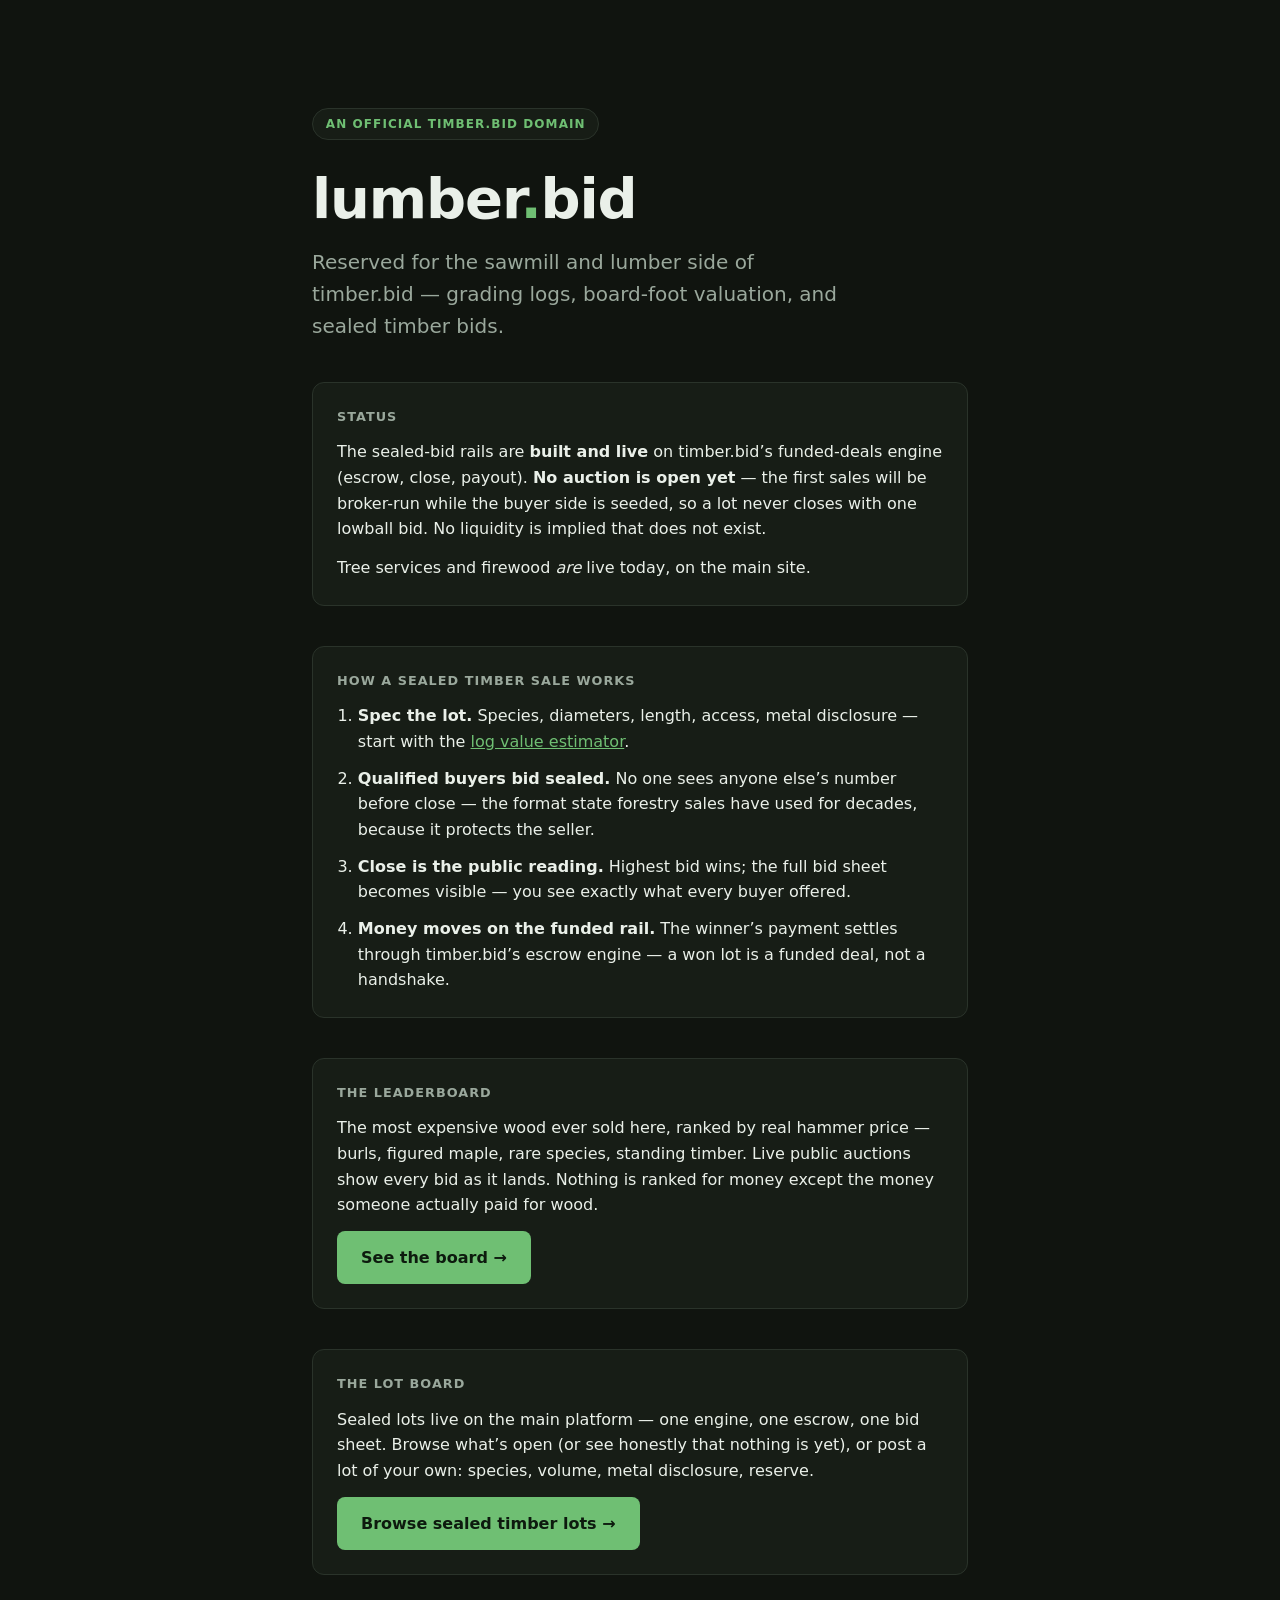
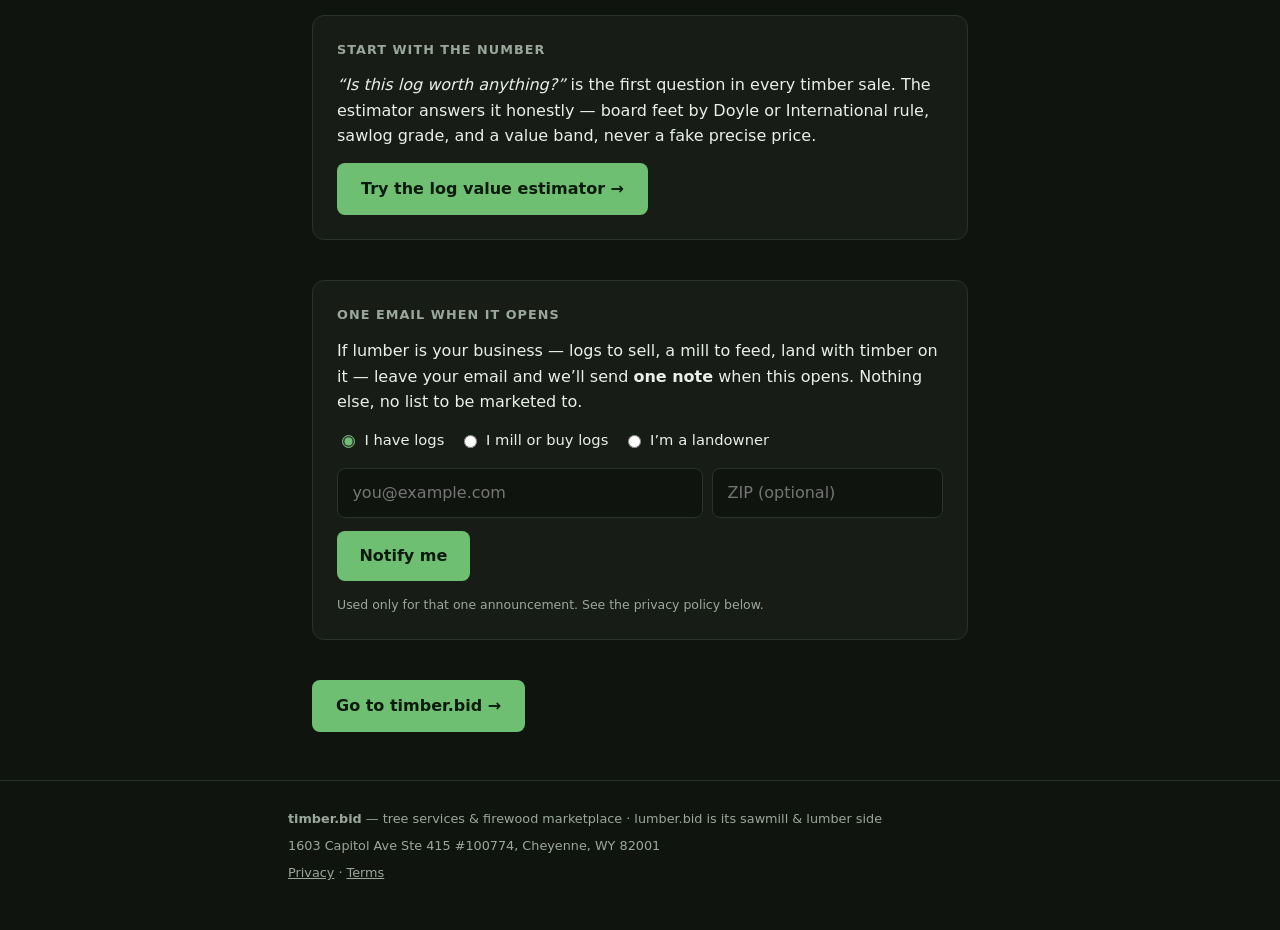
==== site/index.html @ ce5458c9 "The site learns to count: first-party analytics, and the leaderboard meta stops lying Two weeks live" ====
<!doctype html>
<html lang="en">
<head>
<meta charset="utf-8">
<meta name="viewport" content="width=device-width, initial-scale=1">
<title>lumber.bid — a timber.bid domain</title>

<!-- Indexable since 2026-08-21: the page carries real content now (the sealed
     process, the estimator, the waitlist) — no longer a thin holding page. -->

<!-- Says what this domain IS. A domain that sends mail needs a page that
     identifies it as legitimately ours; a parked page reads as a throwaway. -->
<meta name="description" content="lumber.bid is an official domain of timber.bid, reserved for the sawmill and lumber vertical. Tree services and firewood are live at timber.bid.">
<link rel="canonical" href="https://lumber.bid/">

<meta property="og:type" content="website">
<meta property="og:title" content="lumber.bid — a timber.bid domain">
<meta property="og:description" content="Reserved for the sawmill and lumber vertical of timber.bid. Not open yet.">
<meta property="og:url" content="https://lumber.bid/">
<!-- Same live record card as /leaderboard - a share of the front door shows
     the most expensive wood sold here, or that the record is unclaimed. -->
<meta property="og:image" content="https://uuzqezohkqgsbbxyzvvv.supabase.co/functions/v1/og-image?type=lumber_leaderboard">
<meta property="og:image:width" content="1200">
<meta property="og:image:height" content="630">
<meta name="twitter:card" content="summary_large_image">
<meta name="twitter:image" content="https://uuzqezohkqgsbbxyzvvv.supabase.co/functions/v1/og-image?type=lumber_leaderboard">

<!-- Inline SVG favicon: no external request, so the strict CSP holds. -->
<link rel="icon" href="data:image/svg+xml,%3Csvg xmlns='http://www.w3.org/2000/svg' viewBox='0 0 32 32'%3E%3Crect width='32' height='32' rx='7' fill='%232E7D32'/%3E%3Cpath d='M16 6l7 12H9z' fill='%23fff'/%3E%3Crect x='14.5' y='17' width='3' height='9' fill='%23fff'/%3E%3C/svg%3E">

<style>
  /* timber.bid green. Amber is reserved for firewood/money surfaces, so it is
     deliberately absent here; red is errors only. */
  /* lumber.bid's own look: forest green, fixed for EVERY visitor (founder
     decision 2026-08-21 — no light/dark switching on the front door). The
     estimator page follows timber.bid's light format via brand.css. */
  :root {
    --brand: #6FBF73;
    --bg: #10140f;
    --surface: #171d16;
    --border: #2a332a;
    --text: #eaf0e9;
    --muted: #9aa89c;
  }

  * { box-sizing: border-box; }
  html, body { margin: 0; padding: 0; }

  body {
    background: var(--bg);
    color: var(--text);
    font: 16px/1.6 ui-sans-serif, system-ui, -apple-system, "Segoe UI", Roboto,
          "Helvetica Neue", Arial, sans-serif;
    -webkit-font-smoothing: antialiased;
    display: flex;
    flex-direction: column;
    min-height: 100vh;
  }

  main {
    flex: 1;
    width: 100%;
    max-width: 44rem;
    margin: 0 auto;
    padding: clamp(3rem, 12vh, 8rem) 1.5rem 3rem;
  }

  .eyebrow {
    display: inline-block;
    font-size: .75rem;
    font-weight: 600;
    letter-spacing: .09em;
    text-transform: uppercase;
    color: var(--brand);
    border: 1px solid var(--border);
    background: var(--surface);
    border-radius: 999px;
    padding: .35rem .8rem;
    margin-bottom: 1.75rem;
  }

  h1 {
    font-size: clamp(2.25rem, 7vw, 3.5rem);
    line-height: 1.1;
    letter-spacing: -.02em;
    margin: 0 0 1rem;
  }
  h1 .dot { color: var(--brand); }

  .lede {
    font-size: clamp(1.05rem, 2.4vw, 1.25rem);
    color: var(--muted);
    margin: 0 0 2.5rem;
    max-width: 34rem;
  }

  .card {
    background: var(--surface);
    border: 1px solid var(--border);
    border-radius: 12px;
    padding: 1.5rem;
    margin-bottom: 2.5rem;
  }
  .card h2 {
    font-size: .8rem;
    font-weight: 600;
    letter-spacing: .08em;
    text-transform: uppercase;
    color: var(--muted);
    margin: 0 0 .75rem;
  }
  .card p { margin: 0 0 .85rem; }
  .card p:last-child { margin-bottom: 0; }

  a.cta {
    display: inline-flex;
    align-items: center;
    gap: .5rem;
    background: var(--brand);
    color: #fff;
    text-decoration: none;
    font-weight: 600;
    padding: .85rem 1.5rem;
    border-radius: 8px;
  }
  a.cta:hover { filter: brightness(1.08); }
  a.cta:focus-visible { outline: 3px solid var(--brand); outline-offset: 3px; }
  a.cta { color: #0d1a0e; }

  /* Waitlist form — same visual family as .card. */
  .wl-row { display: flex; flex-wrap: wrap; gap: .6rem; margin-bottom: .85rem; }
  .wl-who { display: flex; flex-wrap: wrap; gap: .4rem .9rem; margin-bottom: 1rem; }
  .wl-who label {
    display: inline-flex; align-items: center; gap: .4rem;
    font-size: .92rem; color: var(--text); cursor: pointer;
  }
  .wl-who input { accent-color: var(--brand); }
  input[type="email"], input[type="text"] {
    flex: 1 1 12rem;
    font: inherit;
    color: var(--text);
    background: var(--bg);
    border: 1px solid var(--border);
    border-radius: 8px;
    padding: .7rem .9rem;
  }
  input:focus-visible { outline: 2px solid var(--brand); outline-offset: 1px; }
  #wl-zip { flex: 0 1 7.5rem; }
  button.cta {
    display: inline-flex; align-items: center; gap: .5rem;
    background: var(--brand); color: #fff;
    border: 0; cursor: pointer;
    font: inherit; font-weight: 600;
    padding: .75rem 1.4rem; border-radius: 8px;
  }
  button.cta:hover { filter: brightness(1.08); }
  button.cta:disabled { opacity: .6; cursor: default; }
  button.cta:focus-visible { outline: 3px solid var(--brand); outline-offset: 3px; }
  button.cta { color: #0d1a0e; }
  .wl-status { font-size: .9rem; margin: .25rem 0 0; }
  .wl-status.ok { color: var(--brand); font-weight: 600; }
  .wl-status.err { color: #B3261E; }
  .wl-status.err { color: #F2B8B5; }
  .wl-fine { font-size: .78rem; color: var(--muted); margin: .6rem 0 0; }
  .steps { margin: 0; padding-left: 1.3rem; }
  .steps li { margin-bottom: .7rem; }
  .steps li:last-child { margin-bottom: 0; }
  .card a:not(.cta) { color: var(--brand); } /* :not(.cta): equal specificity, later in the sheet - without it a card CTA renders brand-on-brand, i.e. invisible */

  footer {
    border-top: 1px solid var(--border);
    padding: 1.75rem 1.5rem 2.5rem;
  }
  .footer-inner {
    max-width: 44rem;
    margin: 0 auto;
    font-size: .8rem;
    color: var(--muted);
  }
  .footer-inner p { margin: 0 0 .4rem; }
  .footer-inner a { color: var(--muted); }
</style>
</head>
<body>

<main>
  <span class="eyebrow">An official timber&#8203;.bid domain</span>

  <h1>lumber<span class="dot">.</span>bid</h1>

  <p class="lede">
    Reserved for the sawmill and lumber side of timber.bid — grading logs,
    board-foot valuation, and sealed timber bids.
  </p>

  <div class="card">
    <h2>Status</h2>
    <p>
      The sealed-bid rails are <strong>built and live</strong> on timber.bid&rsquo;s
      funded-deals engine (escrow, close, payout). <strong>No auction is open
      yet</strong> — the first sales will be broker-run while the buyer side
      is seeded, so a lot never closes with one lowball bid. No liquidity is
      implied that does not exist.
    </p>
    <p>
      Tree services and firewood <em>are</em> live today, on the main site.
    </p>
  </div>

  <div class="card">
    <h2>How a sealed timber sale works</h2>
    <ol class="steps">
      <li><strong>Spec the lot.</strong> Species, diameters, length, access,
          metal disclosure — start with the <a href="/estimate">log value
          estimator</a>.</li>
      <li><strong>Qualified buyers bid sealed.</strong> No one sees anyone
          else&rsquo;s number before close — the format state forestry sales
          have used for decades, because it protects the seller.</li>
      <li><strong>Close is the public reading.</strong> Highest bid wins; the
          full bid sheet becomes visible — you see exactly what every buyer
          offered.</li>
      <li><strong>Money moves on the funded rail.</strong> The winner&rsquo;s
          payment settles through timber.bid&rsquo;s escrow engine — a won lot
          is a funded deal, not a handshake.</li>
    </ol>
  </div>

  <div class="card">
    <h2>The leaderboard</h2>
    <p>
      The most expensive wood ever sold here, ranked by real hammer price &mdash;
      burls, figured maple, rare species, standing timber. Live public auctions
      show every bid as it lands. Nothing is ranked for money except the money
      someone actually paid for wood.
    </p>
    <a class="cta" href="/leaderboard">See the board &rarr;</a>
  </div>

  <div class="card">
    <h2>The lot board</h2>
    <p>
      Sealed lots live on the main platform — one engine, one escrow, one bid
      sheet. Browse what&rsquo;s open (or see honestly that nothing is yet), or
      post a lot of your own: species, volume, metal disclosure, reserve.
    </p>
    <a class="cta" href="https://timber.bid/lumber">Browse sealed timber lots &rarr;</a>
  </div>

  <div class="card">
    <h2>Start with the number</h2>
    <p>
      <em>&ldquo;Is this log worth anything?&rdquo;</em> is the first question in
      every timber sale. The estimator answers it honestly — board feet by
      Doyle or International rule, sawlog grade, and a value band, never a fake
      precise price.
    </p>
    <a class="cta" href="/estimate">Try the log value estimator &rarr;</a>
  </div>

  <div class="card">
    <h2>One email when it opens</h2>
    <p>
      If lumber is your business — logs to sell, a mill to feed, land with
      timber on it — leave your email and we&rsquo;ll send <strong>one note</strong>
      when this opens. Nothing else, no list to be marketed to.
    </p>
    <form id="waitlist-form">
      <div class="wl-who" role="radiogroup" aria-label="Which best describes you">
        <label><input type="radio" name="who" value="got_logs" checked> I have logs</label>
        <label><input type="radio" name="who" value="mill_or_buy"> I mill or buy logs</label>
        <label><input type="radio" name="who" value="landowner"> I&rsquo;m a landowner</label>
      </div>
      <div class="wl-row">
        <input id="wl-email" type="email" required autocomplete="email" placeholder="you@example.com" aria-label="Email address">
        <input id="wl-zip" type="text" inputmode="numeric" autocomplete="postal-code" maxlength="10" placeholder="ZIP (optional)" aria-label="ZIP code, optional">
      </div>
      <button id="wl-submit" class="cta" type="submit">Notify me</button>
    </form>
    <p id="wl-status" class="wl-status" role="status" aria-live="polite"></p>
    <noscript><p class="wl-fine">This form needs JavaScript.</p></noscript>
    <p class="wl-fine">Used only for that one announcement. See the privacy policy below.</p>
  </div>

  <a class="cta" href="https://timber.bid/">Go to timber.bid &rarr;</a>
</main>

<script src="/metrics.js" defer></script>
<script src="/waitlist.js" defer></script>

<footer>
  <div class="footer-inner">
    <p><strong>timber.bid</strong> — tree services &amp; firewood marketplace &middot; lumber.bid is its sawmill &amp; lumber side</p>
    <p>1603 Capitol Ave Ste 415 #100774, Cheyenne, WY 82001</p>
    <p><a href="https://timber.bid/privacy">Privacy</a> &middot; <a href="https://timber.bid/terms">Terms</a></p>
  </div>
</footer>

</body>
</html>
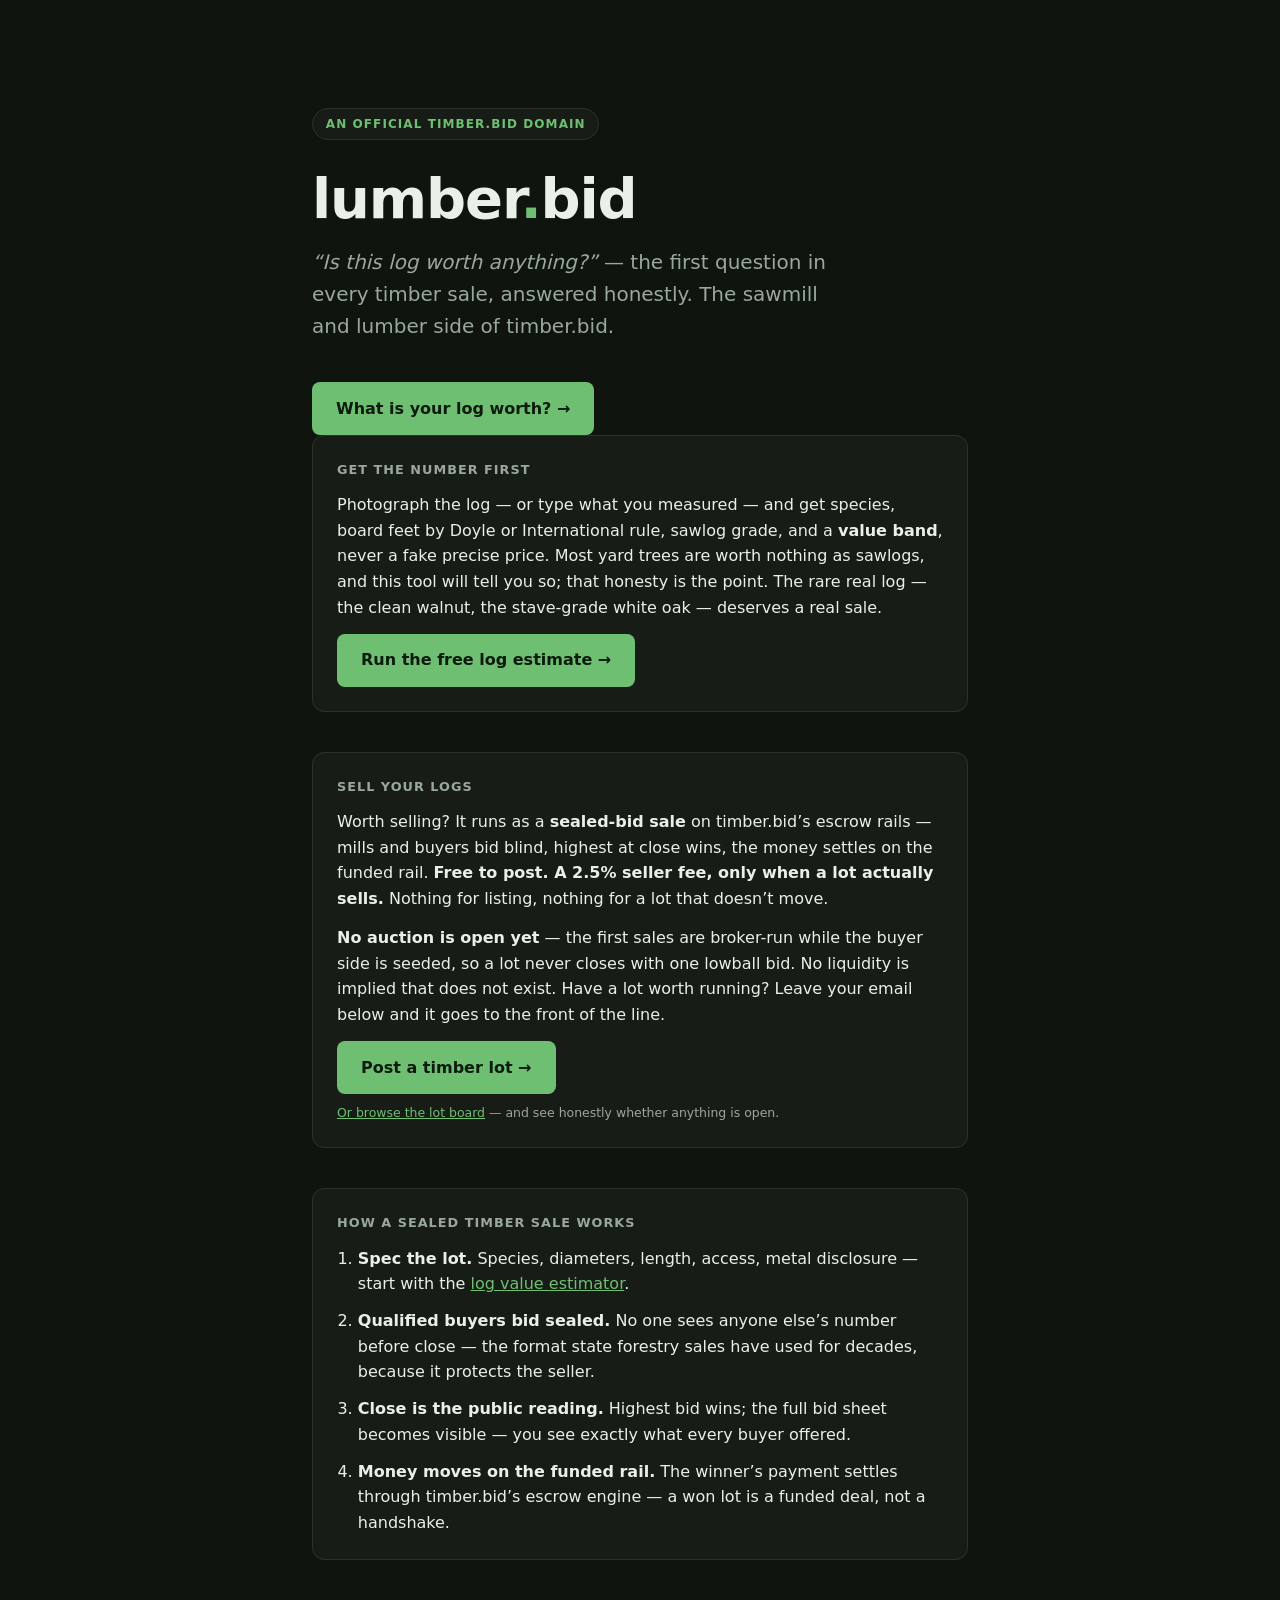
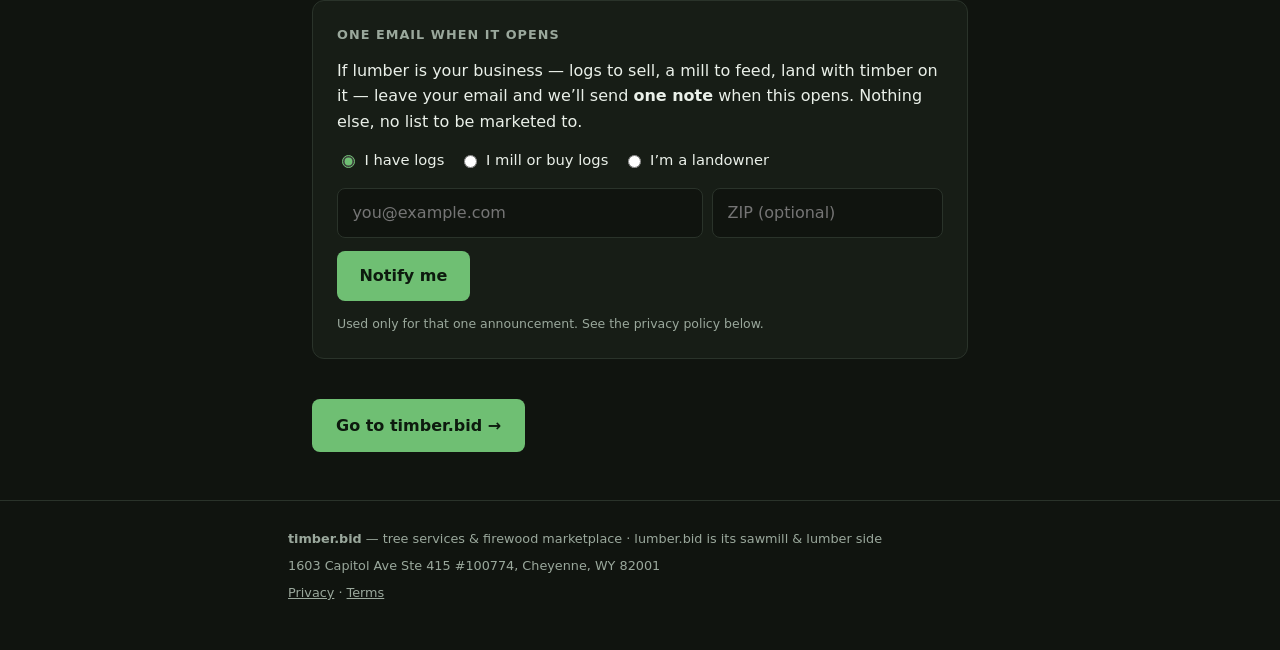
==== commit e4b46e90: "The front door sells logs, not spectacle The homepage led with a Status card and gave the leaderboar" ====
--- a/site/index.html
+++ b/site/index.html
@@ -3,27 +3,28 @@
 <head>
 <meta charset="utf-8">
 <meta name="viewport" content="width=device-width, initial-scale=1">
-<title>lumber.bid — a timber.bid domain</title>
+<title>lumber.bid — what is your log worth?</title>
 
 <!-- Indexable since 2026-08-21: the page carries real content now (the sealed
      process, the estimator, the waitlist) — no longer a thin holding page. -->
 
-<!-- Says what this domain IS. A domain that sends mail needs a page that
-     identifies it as legitimately ours; a parked page reads as a throwaway. -->
-<meta name="description" content="lumber.bid is an official domain of timber.bid, reserved for the sawmill and lumber vertical. Tree services and firewood are live at timber.bid.">
+<!-- REFOCUSED 2026-08-27: the front door is the APPRAISER, because that is the
+     money path — someone with a log learns what it is worth, and the rare real
+     lot becomes a broker-run sealed sale that settles on timber.bid's rails.
+     The leaderboard was the detour: spectacle for a market with zero sales.
+     It stays live at /leaderboard but no longer fronts this site. -->
+<meta name="description" content="Photograph a log, get an honest answer: species, board feet, sawlog grade, and a real value band. The good ones sell by sealed bid on timber.bid's escrow rails — free to post, a 2.5% seller fee only when a lot actually sells.">
 <link rel="canonical" href="https://lumber.bid/">
 
 <meta property="og:type" content="website">
-<meta property="og:title" content="lumber.bid — a timber.bid domain">
-<meta property="og:description" content="Reserved for the sawmill and lumber vertical of timber.bid. Not open yet.">
+<meta property="og:title" content="lumber.bid — what is your log worth?">
+<meta property="og:description" content="Photo to species, board feet, grade, and an honest value band. Sealed sales for the logs that are worth it.">
 <meta property="og:url" content="https://lumber.bid/">
-<!-- Same live record card as /leaderboard - a share of the front door shows
-     the most expensive wood sold here, or that the record is unclaimed. -->
-<meta property="og:image" content="https://uuzqezohkqgsbbxyzvvv.supabase.co/functions/v1/og-image?type=lumber_leaderboard">
-<meta property="og:image:width" content="1200">
-<meta property="og:image:height" content="630">
-<meta name="twitter:card" content="summary_large_image">
-<meta name="twitter:image" content="https://uuzqezohkqgsbbxyzvvv.supabase.co/functions/v1/og-image?type=lumber_leaderboard">
+<!-- No og:image on purpose. The old one was the live leaderboard record card,
+     which made every share of the FRONT DOOR claim a most-expensive-wood
+     record on a site with zero sales. A text preview beats a false identity;
+     restore an image here when there is a true one to show. -->
+<meta name="twitter:card" content="summary">
 
 <!-- Inline SVG favicon: no external request, so the strict CSP holds. -->
 <link rel="icon" href="data:image/svg+xml,%3Csvg xmlns='http://www.w3.org/2000/svg' viewBox='0 0 32 32'%3E%3Crect width='32' height='32' rx='7' fill='%232E7D32'/%3E%3Cpath d='M16 6l7 12H9z' fill='%23fff'/%3E%3Crect x='14.5' y='17' width='3' height='9' fill='%23fff'/%3E%3C/svg%3E">
@@ -189,22 +190,47 @@
   <h1>lumber<span class="dot">.</span>bid</h1>
 
   <p class="lede">
-    Reserved for the sawmill and lumber side of timber.bid — grading logs,
-    board-foot valuation, and sealed timber bids.
+    <em>&ldquo;Is this log worth anything?&rdquo;</em> — the first question in
+    every timber sale, answered honestly. The sawmill and lumber side of
+    timber.bid.
   </p>
 
-  <div class="card">
-    <h2>Status</h2>
-    <p>
-      The sealed-bid rails are <strong>built and live</strong> on timber.bid&rsquo;s
-      funded-deals engine (escrow, close, payout). <strong>No auction is open
-      yet</strong> — the first sales will be broker-run while the buyer side
-      is seeded, so a lot never closes with one lowball bid. No liquidity is
-      implied that does not exist.
-    </p>
-    <p>
-      Tree services and firewood <em>are</em> live today, on the main site.
-    </p>
+  <a class="cta" href="/estimate">What is your log worth? &rarr;</a>
+
+  <div class="card">
+    <h2>Get the number first</h2>
+    <p>
+      Photograph the log — or type what you measured — and get species, board
+      feet by Doyle or International rule, sawlog grade, and a <strong>value
+      band</strong>, never a fake precise price. Most yard trees are worth
+      nothing as sawlogs, and this tool will tell you so; that honesty is the
+      point. The rare real log — the clean walnut, the stave-grade white oak —
+      deserves a real sale.
+    </p>
+    <a class="cta" href="/estimate">Run the free log estimate &rarr;</a>
+  </div>
+
+  <!-- THE MONEY CARD. Free to post; the seller fee exists only at settlement.
+       The 2.5% figure is stated as copy, never computed here — fee math is
+       single-source in timberbid-v1:utils/fees.ts (SELLER_FEE_RATE = 0.025,
+       verified 2026-08-27). If that constant changes, this sentence changes. -->
+  <div class="card">
+    <h2>Sell your logs</h2>
+    <p>
+      Worth selling? It runs as a <strong>sealed-bid sale</strong> on
+      timber.bid&rsquo;s escrow rails — mills and buyers bid blind, highest at
+      close wins, the money settles on the funded rail. <strong>Free to post.
+      A 2.5% seller fee, only when a lot actually sells.</strong> Nothing for
+      listing, nothing for a lot that doesn&rsquo;t move.
+    </p>
+    <p>
+      <strong>No auction is open yet</strong> — the first sales are broker-run
+      while the buyer side is seeded, so a lot never closes with one lowball
+      bid. No liquidity is implied that does not exist. Have a lot worth
+      running? Leave your email below and it goes to the front of the line.
+    </p>
+    <a class="cta" href="https://timber.bid/lumber/post">Post a timber lot &rarr;</a>
+    <p class="wl-fine" style="margin-top:.6rem"><a href="https://timber.bid/lumber">Or browse the lot board</a> — and see honestly whether anything is open.</p>
   </div>
 
   <div class="card">
@@ -225,37 +251,6 @@
     </ol>
   </div>
 
-  <div class="card">
-    <h2>The leaderboard</h2>
-    <p>
-      The most expensive wood ever sold here, ranked by real hammer price &mdash;
-      burls, figured maple, rare species, standing timber. Live public auctions
-      show every bid as it lands. Nothing is ranked for money except the money
-      someone actually paid for wood.
-    </p>
-    <a class="cta" href="/leaderboard">See the board &rarr;</a>
-  </div>
-
-  <div class="card">
-    <h2>The lot board</h2>
-    <p>
-      Sealed lots live on the main platform — one engine, one escrow, one bid
-      sheet. Browse what&rsquo;s open (or see honestly that nothing is yet), or
-      post a lot of your own: species, volume, metal disclosure, reserve.
-    </p>
-    <a class="cta" href="https://timber.bid/lumber">Browse sealed timber lots &rarr;</a>
-  </div>
-
-  <div class="card">
-    <h2>Start with the number</h2>
-    <p>
-      <em>&ldquo;Is this log worth anything?&rdquo;</em> is the first question in
-      every timber sale. The estimator answers it honestly — board feet by
-      Doyle or International rule, sawlog grade, and a value band, never a fake
-      precise price.
-    </p>
-    <a class="cta" href="/estimate">Try the log value estimator &rarr;</a>
-  </div>
 
   <div class="card">
     <h2>One email when it opens</h2>
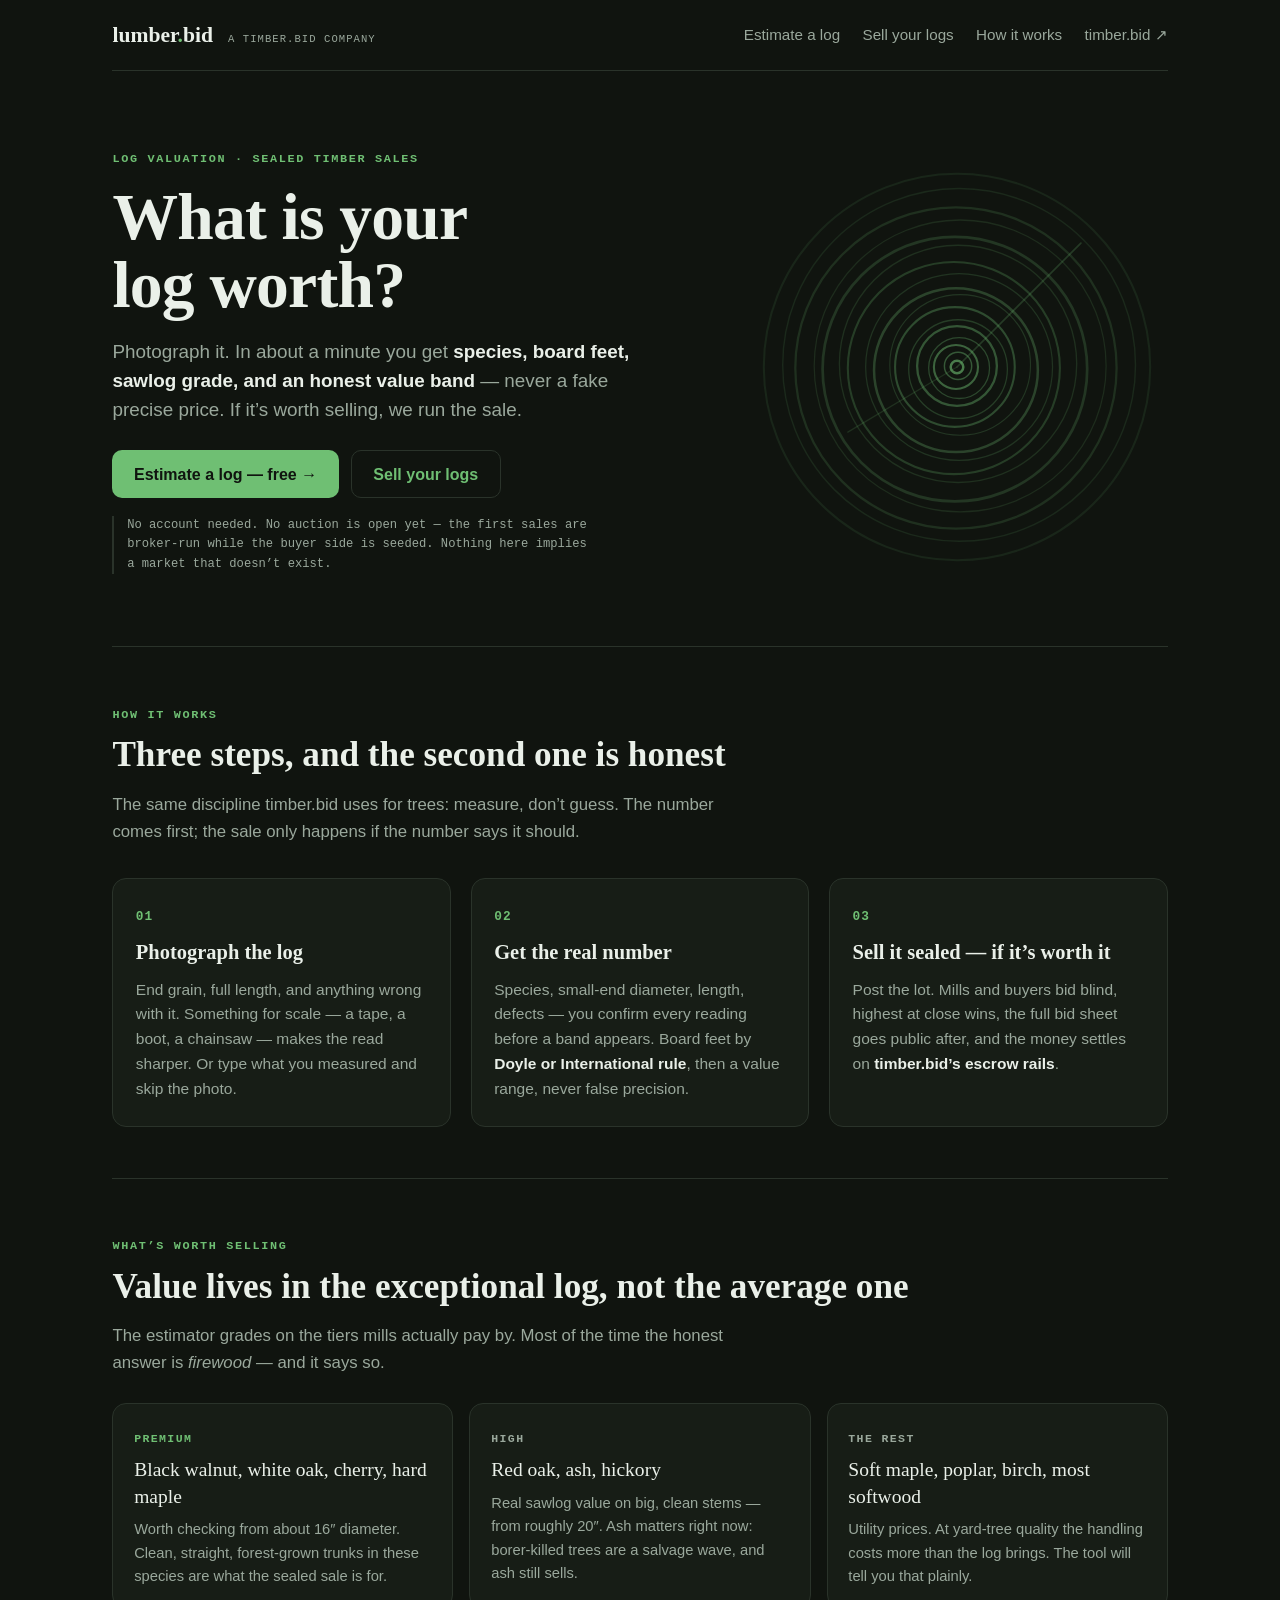
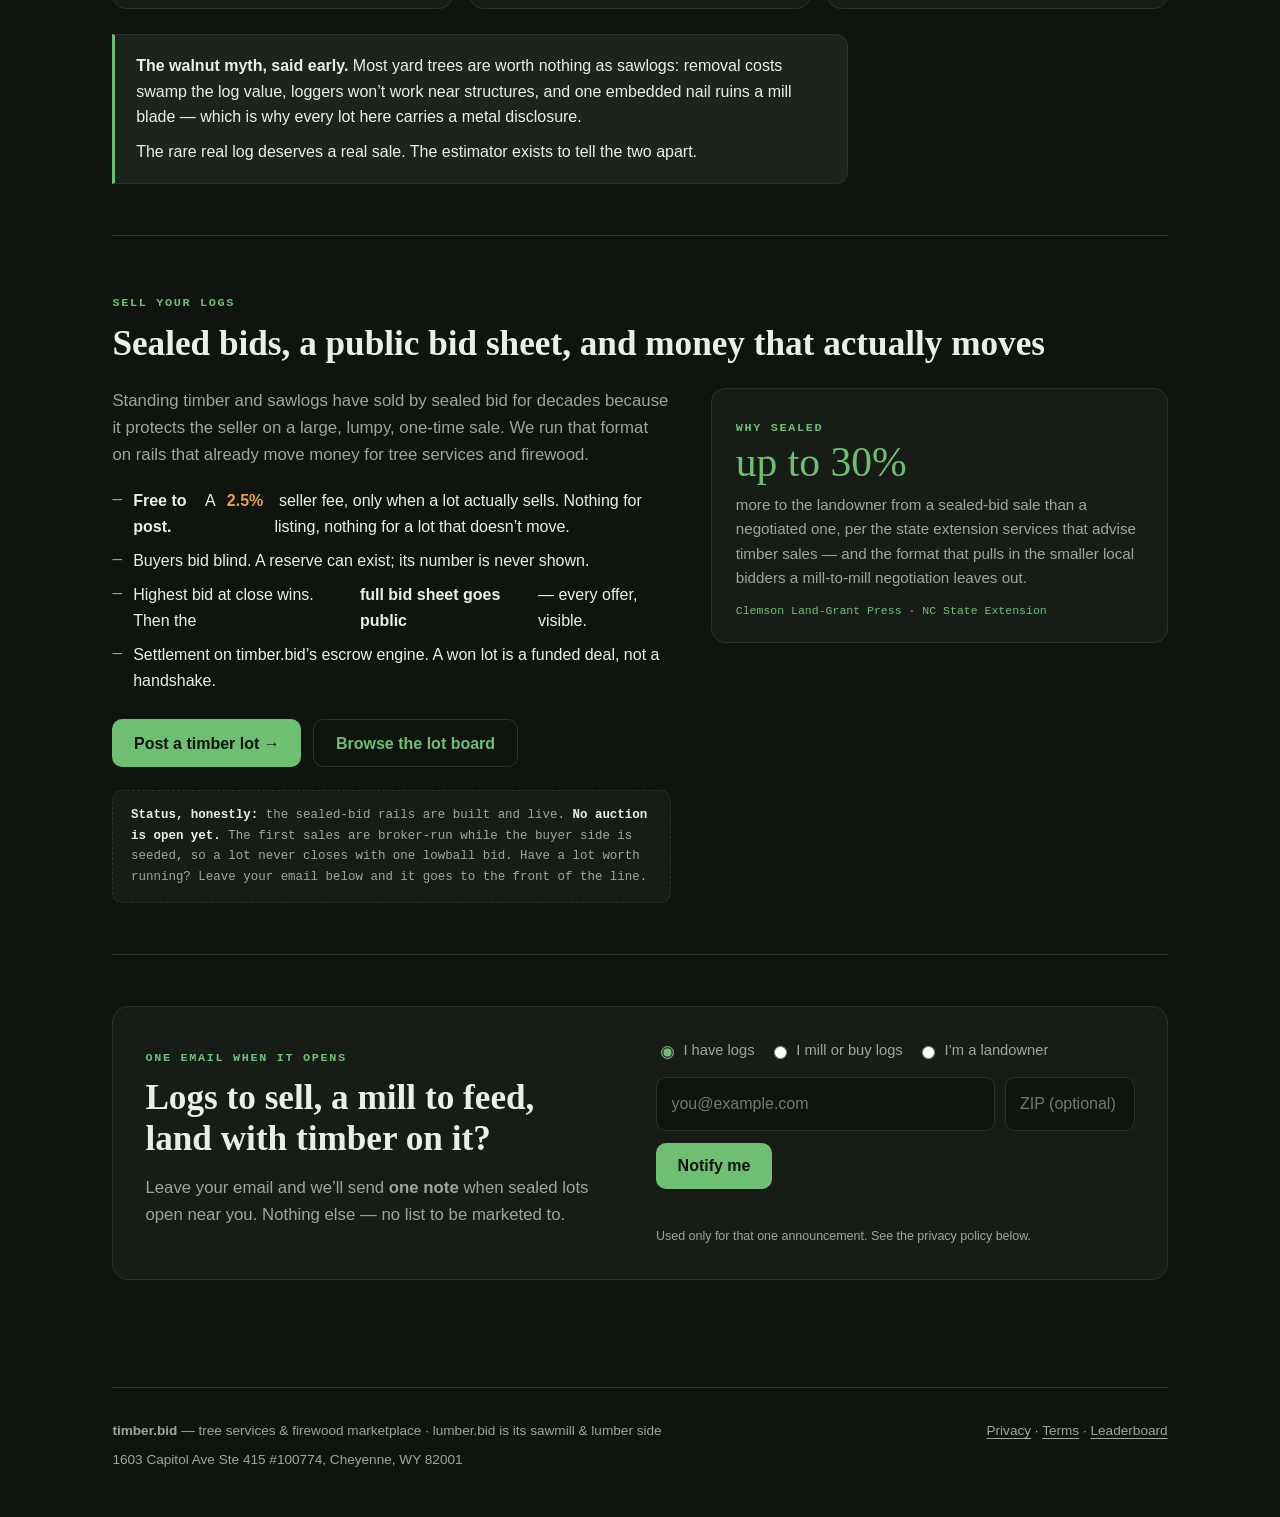
==== commit f64877db: "The front door becomes a landing page The homepage had grown by accretion -- holding page, then a re" ====
--- a/site/index.html
+++ b/site/index.html
@@ -5,14 +5,15 @@
 <meta name="viewport" content="width=device-width, initial-scale=1">
 <title>lumber.bid — what is your log worth?</title>
 
-<!-- Indexable since 2026-08-21: the page carries real content now (the sealed
-     process, the estimator, the waitlist) — no longer a thin holding page. -->
-
-<!-- REFOCUSED 2026-08-27: the front door is the APPRAISER, because that is the
-     money path — someone with a log learns what it is worth, and the rare real
-     lot becomes a broker-run sealed sale that settles on timber.bid's rails.
-     The leaderboard was the detour: spectacle for a market with zero sales.
-     It stays live at /leaderboard but no longer fronts this site. -->
+<!-- Indexable since 2026-08-21: real content (the sealed process, the
+     estimator, the waitlist) — not a thin holding page.
+
+     REFOCUSED 2026-08-27, REBUILT AS A LANDING PAGE 2026-09-01: the front door
+     is the APPRAISER, because that is the money path — someone with a log
+     learns what it is worth, and the rare real lot becomes a broker-run sealed
+     sale that settles on timber.bid's rails. The leaderboard stays live at
+     /leaderboard but is demoted (no card here, noindex, out of the sitemap)
+     until the first real close. -->
 <meta name="description" content="Photograph a log, get an honest answer: species, board feet, sawlog grade, and a real value band. The good ones sell by sealed bid on timber.bid's escrow rails — free to post, a 2.5% seller fee only when a lot actually sells.">
 <link rel="canonical" href="https://lumber.bid/">
 
@@ -30,265 +31,432 @@
 <link rel="icon" href="data:image/svg+xml,%3Csvg xmlns='http://www.w3.org/2000/svg' viewBox='0 0 32 32'%3E%3Crect width='32' height='32' rx='7' fill='%232E7D32'/%3E%3Cpath d='M16 6l7 12H9z' fill='%23fff'/%3E%3Crect x='14.5' y='17' width='3' height='9' fill='%23fff'/%3E%3C/svg%3E">
 
 <style>
-  /* timber.bid green. Amber is reserved for firewood/money surfaces, so it is
-     deliberately absent here; red is errors only. */
-  /* lumber.bid's own look: forest green, fixed for EVERY visitor (founder
-     decision 2026-08-21 — no light/dark switching on the front door). The
-     estimator page follows timber.bid's light format via brand.css. */
+  /* lumber.bid's own look: forest green, FIXED for every visitor (founder
+     decision 2026-08-21 — no light/dark switching on the front door). Amber
+     is the family's money colour and appears only on money facts; red is
+     errors only. No external fonts: font-src is 'self' and the CSP admits
+     nothing else, so the type is a deliberately composed system stack — a
+     bookish serif for the headings (the field-guide register of the
+     extension bulletins this trade already reads), a clean sans for running
+     text, and a monospace for labels and numbers (the scaling-stick register). */
   :root {
-    --brand: #6FBF73;
     --bg: #10140f;
     --surface: #171d16;
+    --surface-2: #1c241b;
     --border: #2a332a;
     --text: #eaf0e9;
     --muted: #9aa89c;
+    --brand: #6FBF73;
+    --brand-deep: #2E7D32;
+    --amber: #E8A33D;
+    --err: #ef6b5f;
+    --display: "Iowan Old Style", "Palatino Linotype", Palatino, "Book Antiqua", Georgia, "Times New Roman", serif;
+    --body: -apple-system, BlinkMacSystemFont, "Segoe UI", Roboto, Helvetica, Arial, sans-serif;
+    --mono: ui-monospace, "Cascadia Mono", "SF Mono", Menlo, Consolas, monospace;
   }
 
   * { box-sizing: border-box; }
+  html { scroll-behavior: smooth; }
+  @media (prefers-reduced-motion: reduce) { html { scroll-behavior: auto; } }
   html, body { margin: 0; padding: 0; }
-
   body {
     background: var(--bg);
     color: var(--text);
-    font: 16px/1.6 ui-sans-serif, system-ui, -apple-system, "Segoe UI", Roboto,
-          "Helvetica Neue", Arial, sans-serif;
+    font-family: var(--body);
+    font-size: 17px;
+    line-height: 1.6;
     -webkit-font-smoothing: antialiased;
-    display: flex;
-    flex-direction: column;
-    min-height: 100vh;
-  }
-
-  main {
-    flex: 1;
-    width: 100%;
-    max-width: 44rem;
-    margin: 0 auto;
-    padding: clamp(3rem, 12vh, 8rem) 1.5rem 3rem;
-  }
-
+  }
+  a { color: var(--brand); text-decoration: none; }
+  a:hover { text-decoration: underline; text-underline-offset: 3px; }
+  a:focus-visible, button:focus-visible, input:focus-visible {
+    outline: 2px solid var(--brand); outline-offset: 3px; border-radius: 4px;
+  }
+  .wrap { max-width: 1100px; margin: 0 auto; padding: 0 1.4rem; }
+  .prose { max-width: 720px; }
+  h1, h2, h3 { font-family: var(--display); font-weight: 600; text-wrap: balance; margin: 0; }
+  p { margin: 0 0 1rem; }
   .eyebrow {
-    display: inline-block;
-    font-size: .75rem;
-    font-weight: 600;
-    letter-spacing: .09em;
-    text-transform: uppercase;
-    color: var(--brand);
+    font-family: var(--mono); font-size: .74rem; letter-spacing: .14em;
+    text-transform: uppercase; color: var(--brand); font-weight: 600;
+  }
+  .num { font-variant-numeric: tabular-nums; }
+  .money { color: var(--amber); font-weight: 700; }
+
+  /* CTAs. The 2026-08-23 lesson: a later `a { color }` rule once painted CTA
+     text brand-on-brand and made every button invisible. The button's colour
+     is set here with a selector nothing else outranks. */
+  .cta, .cta:hover {
+    display: inline-flex; align-items: center; gap: .5rem;
+    background: var(--brand); color: var(--bg) !important;
+    font-weight: 700; font-size: 1rem; text-decoration: none;
+    padding: .85rem 1.35rem; border-radius: 10px; border: 0; cursor: pointer;
+    font-family: var(--body); line-height: 1.2;
+  }
+  .cta.ghost, .cta.ghost:hover {
+    background: transparent; color: var(--brand) !important;
     border: 1px solid var(--border);
-    background: var(--surface);
-    border-radius: 999px;
-    padding: .35rem .8rem;
-    margin-bottom: 1.75rem;
-  }
-
-  h1 {
-    font-size: clamp(2.25rem, 7vw, 3.5rem);
-    line-height: 1.1;
-    letter-spacing: -.02em;
-    margin: 0 0 1rem;
-  }
-  h1 .dot { color: var(--brand); }
-
-  .lede {
-    font-size: clamp(1.05rem, 2.4vw, 1.25rem);
-    color: var(--muted);
-    margin: 0 0 2.5rem;
-    max-width: 34rem;
-  }
-
-  .card {
-    background: var(--surface);
-    border: 1px solid var(--border);
-    border-radius: 12px;
-    padding: 1.5rem;
-    margin-bottom: 2.5rem;
-  }
-  .card h2 {
-    font-size: .8rem;
-    font-weight: 600;
-    letter-spacing: .08em;
-    text-transform: uppercase;
-    color: var(--muted);
-    margin: 0 0 .75rem;
-  }
-  .card p { margin: 0 0 .85rem; }
-  .card p:last-child { margin-bottom: 0; }
-
-  a.cta {
-    display: inline-flex;
-    align-items: center;
-    gap: .5rem;
-    background: var(--brand);
-    color: #fff;
-    text-decoration: none;
-    font-weight: 600;
-    padding: .85rem 1.5rem;
-    border-radius: 8px;
-  }
-  a.cta:hover { filter: brightness(1.08); }
-  a.cta:focus-visible { outline: 3px solid var(--brand); outline-offset: 3px; }
-  a.cta { color: #0d1a0e; }
-
-  /* Waitlist form — same visual family as .card. */
-  .wl-row { display: flex; flex-wrap: wrap; gap: .6rem; margin-bottom: .85rem; }
-  .wl-who { display: flex; flex-wrap: wrap; gap: .4rem .9rem; margin-bottom: 1rem; }
-  .wl-who label {
-    display: inline-flex; align-items: center; gap: .4rem;
-    font-size: .92rem; color: var(--text); cursor: pointer;
-  }
+  }
+  .cta.ghost:hover { border-color: var(--brand); }
+  .cta:disabled { opacity: .6; cursor: default; }
+
+  /* ---- header -------------------------------------------------------- */
+  header.top {
+    display: flex; align-items: center; justify-content: space-between;
+    gap: 1rem; padding: 1.1rem 0; border-bottom: 1px solid var(--border);
+  }
+  .wordmark { font-family: var(--display); font-size: 1.35rem; font-weight: 600; color: var(--text); text-decoration: none; }
+  .wordmark:hover { text-decoration: none; }
+  .wordmark .dot { color: var(--brand); }
+  .wordmark small { font-family: var(--mono); font-size: .66rem; letter-spacing: .1em; text-transform: uppercase; color: var(--muted); margin-left: .6rem; font-weight: 500; }
+  nav.links { display: flex; gap: 1.4rem; font-size: .95rem; }
+  nav.links a { color: var(--muted); }
+  nav.links a:hover { color: var(--text); text-decoration: none; }
+  @media (max-width: 640px) { nav.links { display: none; } }
+
+  /* ---- hero ---------------------------------------------------------- */
+  .hero {
+    display: grid; grid-template-columns: minmax(0, 1.25fr) minmax(0, .9fr);
+    gap: 3rem; align-items: center; padding: 4.5rem 0 3.5rem;
+  }
+  @media (max-width: 800px) { .hero { grid-template-columns: 1fr; gap: 2rem; padding: 3rem 0 2.5rem; } }
+  .hero h1 { font-size: clamp(2.5rem, 6.2vw, 4.1rem); line-height: 1.04; letter-spacing: -.012em; margin: .8rem 0 1.1rem; }
+  .hero .lede { font-size: 1.18rem; line-height: 1.55; color: var(--muted); max-width: 34rem; margin: 0 0 1.6rem; }
+  .hero .lede strong { color: var(--text); font-weight: 600; }
+  .ctas { display: flex; flex-wrap: wrap; gap: .75rem; margin-bottom: 1.1rem; }
+  .honest {
+    font-family: var(--mono); font-size: .76rem; color: var(--muted); line-height: 1.6;
+    border-left: 2px solid var(--border); padding-left: .8rem; max-width: 30rem;
+  }
+  .rings { width: 100%; max-width: 420px; margin: 0 auto; display: block; }
+  @media (max-width: 800px) { .rings { max-width: 260px; } }
+
+  /* ---- open lots (site/lots.js renders here ONLY when lots are live) ---- */
+  .lots { margin: 0 0 3.5rem; }
+  .lots h2 { font-family: var(--mono); font-size: .8rem; font-weight: 600; letter-spacing: .1em; text-transform: uppercase; color: var(--muted); margin: 0 0 .9rem; }
+  .lot-grid { display: grid; gap: 1rem; margin-bottom: 1.25rem; grid-template-columns: repeat(auto-fill, minmax(240px, 1fr)); }
+  .lot { display: block; text-decoration: none; color: inherit; overflow: hidden; background: var(--surface); border: 1px solid var(--border); border-radius: 12px; transition: border-color .15s ease; }
+  .lot:hover, .lot:focus-visible { border-color: var(--brand); text-decoration: none; }
+  .lot-shot { position: relative; aspect-ratio: 16 / 10; background: #0d110c; }
+  .lot-shot img { width: 100%; height: 100%; object-fit: cover; display: block; }
+  .lot-noshot { display: flex; align-items: center; justify-content: center; color: var(--muted); font-size: .8rem; }
+  .lot-count { position: absolute; right: .5rem; bottom: .5rem; background: rgba(0,0,0,.62); color: #fff; font-size: .72rem; font-weight: 700; padding: .12rem .45rem; border-radius: 999px; }
+  .lot-body { padding: .85rem 1rem 1rem; }
+  .lot-top { display: flex; justify-content: space-between; align-items: baseline; gap: .5rem; margin-bottom: .35rem; }
+  .lot-species { font-weight: 700; color: var(--brand); text-transform: capitalize; font-size: .95rem; }
+  .lot-tag { font-family: var(--mono); font-size: .64rem; font-weight: 600; letter-spacing: .06em; color: var(--muted); white-space: nowrap; }
+  .lot-tag.open { color: var(--amber); }
+  .lot-title { margin: 0 0 .4rem; font-size: .92rem; line-height: 1.4; }
+  .lot-meta { margin: 0 0 .25rem; font-size: .8rem; color: var(--muted); }
+  .lot-metal { margin: 0 0 .25rem; font-size: .74rem; color: var(--amber); }
+  .lot-bottom { display: flex; justify-content: space-between; align-items: baseline; gap: .5rem; margin-top: .55rem; }
+  .lot-price { font-weight: 700; font-size: .92rem; }
+  .lot-bids { font-size: .78rem; color: var(--muted); }
+
+  /* ---- sections ------------------------------------------------------ */
+  section.block { padding: 3.2rem 0; border-top: 1px solid var(--border); }
+  section.block h2 { font-size: clamp(1.7rem, 3.4vw, 2.2rem); line-height: 1.15; margin: .6rem 0 1rem; }
+  section.block .intro { color: var(--muted); font-size: 1.05rem; max-width: 40rem; }
+
+  .steps { display: grid; grid-template-columns: repeat(3, minmax(0, 1fr)); gap: 1.25rem; margin-top: 2rem; }
+  @media (max-width: 760px) { .steps { grid-template-columns: 1fr; } }
+  .step { background: var(--surface); border: 1px solid var(--border); border-radius: 14px; padding: 1.4rem 1.4rem 1.5rem; }
+  .step .k { font-family: var(--mono); font-size: .8rem; color: var(--brand); font-weight: 600; letter-spacing: .08em; }
+  .step h3 { font-size: 1.28rem; margin: .5rem 0 .55rem; }
+  .step p { color: var(--muted); font-size: .97rem; margin: 0; }
+  .step p strong { color: var(--text); font-weight: 600; }
+
+  .tiers { display: grid; grid-template-columns: repeat(3, minmax(0, 1fr)); gap: 1rem; margin-top: 1.6rem; }
+  @media (max-width: 760px) { .tiers { grid-template-columns: 1fr; } }
+  .tier { background: var(--surface); border: 1px solid var(--border); border-radius: 14px; padding: 1.2rem 1.3rem; }
+  .tier .k { font-family: var(--mono); font-size: .72rem; letter-spacing: .12em; text-transform: uppercase; font-weight: 600; color: var(--muted); }
+  .tier.premium .k { color: var(--brand); }
+  .tier .species { font-family: var(--display); font-size: 1.22rem; line-height: 1.35; margin: .45rem 0 .5rem; }
+  .tier p { color: var(--muted); font-size: .92rem; margin: 0; }
+  .callout {
+    margin-top: 1.6rem; background: var(--surface-2); border: 1px solid var(--border);
+    border-left: 3px solid var(--brand); border-radius: 0 12px 12px 0; padding: 1.1rem 1.3rem; max-width: 46rem;
+  }
+  .callout p { margin: 0; font-size: 1rem; }
+  .callout p + p { margin-top: .6rem; }
+
+  .split { display: grid; grid-template-columns: minmax(0, 1.1fr) minmax(0, .9fr); gap: 2.5rem; align-items: start; margin-top: 1.5rem; }
+  @media (max-width: 800px) { .split { grid-template-columns: 1fr; gap: 1.6rem; } }
+  .terms { list-style: none; padding: 0; margin: 1.2rem 0 1.6rem; display: grid; gap: .55rem; }
+  .terms li { display: flex; gap: .7rem; align-items: flex-start; font-size: 1rem; }
+  .terms li::before { content: "—"; color: var(--brand); flex: none; font-family: var(--mono); }
+  .fact { background: var(--surface); border: 1px solid var(--border); border-radius: 14px; padding: 1.4rem 1.5rem; }
+  .fact .big { font-family: var(--display); font-size: 2.6rem; line-height: 1; color: var(--brand); margin: .2rem 0 .6rem; }
+  .fact p { color: var(--muted); font-size: .95rem; margin: 0 0 .7rem; }
+  .fact cite { font-style: normal; font-family: var(--mono); font-size: .72rem; color: var(--muted); display: block; line-height: 1.6; }
+  .status {
+    margin-top: 1.4rem; font-family: var(--mono); font-size: .78rem; line-height: 1.65; color: var(--muted);
+    background: var(--surface); border: 1px dashed var(--border); border-radius: 10px; padding: .9rem 1.1rem; max-width: 46rem;
+  }
+  .status strong { color: var(--text); font-weight: 600; }
+
+  /* ---- waitlist (ids and classes are site/waitlist.js's contract) ------ */
+  .wl { background: var(--surface); border: 1px solid var(--border); border-radius: 16px; padding: 2rem; display: grid; grid-template-columns: minmax(0, 1fr) minmax(0, 1fr); gap: 2rem; align-items: center; }
+  @media (max-width: 800px) { .wl { grid-template-columns: 1fr; padding: 1.5rem; } }
+  .wl h2 { font-size: 1.7rem; margin: .5rem 0 .7rem; }
+  .wl .intro { font-size: 1rem; }
+  .wl-who { display: flex; flex-wrap: wrap; gap: .5rem .9rem; margin-bottom: .9rem; font-size: .92rem; color: var(--muted); }
+  .wl-who label { display: inline-flex; gap: .4rem; align-items: center; cursor: pointer; }
   .wl-who input { accent-color: var(--brand); }
-  input[type="email"], input[type="text"] {
-    flex: 1 1 12rem;
-    font: inherit;
-    color: var(--text);
-    background: var(--bg);
-    border: 1px solid var(--border);
-    border-radius: 8px;
-    padding: .7rem .9rem;
-  }
-  input:focus-visible { outline: 2px solid var(--brand); outline-offset: 1px; }
-  #wl-zip { flex: 0 1 7.5rem; }
-  button.cta {
-    display: inline-flex; align-items: center; gap: .5rem;
-    background: var(--brand); color: #fff;
-    border: 0; cursor: pointer;
-    font: inherit; font-weight: 600;
-    padding: .75rem 1.4rem; border-radius: 8px;
-  }
-  button.cta:hover { filter: brightness(1.08); }
-  button.cta:disabled { opacity: .6; cursor: default; }
-  button.cta:focus-visible { outline: 3px solid var(--brand); outline-offset: 3px; }
-  button.cta { color: #0d1a0e; }
-  .wl-status { font-size: .9rem; margin: .25rem 0 0; }
-  .wl-status.ok { color: var(--brand); font-weight: 600; }
-  .wl-status.err { color: #B3261E; }
-  .wl-status.err { color: #F2B8B5; }
-  .wl-fine { font-size: .78rem; color: var(--muted); margin: .6rem 0 0; }
-  .steps { margin: 0; padding-left: 1.3rem; }
-  .steps li { margin-bottom: .7rem; }
-  .steps li:last-child { margin-bottom: 0; }
-  .card a:not(.cta) { color: var(--brand); } /* :not(.cta): equal specificity, later in the sheet - without it a card CTA renders brand-on-brand, i.e. invisible */
-
-  footer {
-    border-top: 1px solid var(--border);
-    padding: 1.75rem 1.5rem 2.5rem;
-  }
-  .footer-inner {
-    max-width: 44rem;
-    margin: 0 auto;
-    font-size: .8rem;
-    color: var(--muted);
-  }
-  .footer-inner p { margin: 0 0 .4rem; }
-  .footer-inner a { color: var(--muted); }
+  .wl-row { display: grid; grid-template-columns: minmax(0, 1fr) 130px; gap: .6rem; margin-bottom: .75rem; }
+  @media (max-width: 480px) { .wl-row { grid-template-columns: 1fr; } }
+  .wl input[type="email"], .wl input[type="text"] {
+    width: 100%; padding: .8rem .9rem; font: inherit; font-size: 1rem; color: var(--text);
+    background: var(--bg); border: 1px solid var(--border); border-radius: 10px;
+  }
+  .wl input::placeholder { color: #6f7b70; }
+  .wl-status { margin: .7rem 0 0; font-size: .92rem; min-height: 1.3em; }
+  .wl-status.ok { color: var(--brand); }
+  .wl-status.err { color: var(--err); }
+  .wl-fine { font-size: .78rem; color: var(--muted); margin: .5rem 0 0; }
+
+  /* ---- footer -------------------------------------------------------- */
+  footer { border-top: 1px solid var(--border); margin-top: 3.5rem; padding: 2rem 0 2.5rem; font-size: .85rem; color: var(--muted); }
+  footer p { margin: 0 0 .4rem; }
+  footer a { color: var(--muted); text-decoration: underline; text-underline-offset: 3px; }
+  footer a:hover { color: var(--text); }
+  .foot-row { display: flex; flex-wrap: wrap; justify-content: space-between; gap: 1rem; }
 </style>
 </head>
 <body>
 
-<main>
-  <span class="eyebrow">An official timber&#8203;.bid domain</span>
-
-  <h1>lumber<span class="dot">.</span>bid</h1>
-
-  <p class="lede">
-    <em>&ldquo;Is this log worth anything?&rdquo;</em> — the first question in
-    every timber sale, answered honestly. The sawmill and lumber side of
-    timber.bid.
-  </p>
-
-  <a class="cta" href="/estimate">What is your log worth? &rarr;</a>
-
-  <div class="card">
-    <h2>Get the number first</h2>
-    <p>
-      Photograph the log — or type what you measured — and get species, board
-      feet by Doyle or International rule, sawlog grade, and a <strong>value
-      band</strong>, never a fake precise price. Most yard trees are worth
-      nothing as sawlogs, and this tool will tell you so; that honesty is the
-      point. The rare real log — the clean walnut, the stave-grade white oak —
-      deserves a real sale.
-    </p>
-    <a class="cta" href="/estimate">Run the free log estimate &rarr;</a>
-  </div>
-
-  <!-- THE MONEY CARD. Free to post; the seller fee exists only at settlement.
-       The 2.5% figure is stated as copy, never computed here — fee math is
-       single-source in timberbid-v1:utils/fees.ts (SELLER_FEE_RATE = 0.025,
-       verified 2026-08-27). If that constant changes, this sentence changes. -->
-  <div class="card">
-    <h2>Sell your logs</h2>
-    <p>
-      Worth selling? It runs as a <strong>sealed-bid sale</strong> on
-      timber.bid&rsquo;s escrow rails — mills and buyers bid blind, highest at
-      close wins, the money settles on the funded rail. <strong>Free to post.
-      A 2.5% seller fee, only when a lot actually sells.</strong> Nothing for
-      listing, nothing for a lot that doesn&rsquo;t move.
-    </p>
-    <p>
-      <strong>No auction is open yet</strong> — the first sales are broker-run
-      while the buyer side is seeded, so a lot never closes with one lowball
-      bid. No liquidity is implied that does not exist. Have a lot worth
-      running? Leave your email below and it goes to the front of the line.
-    </p>
-    <a class="cta" href="https://timber.bid/lumber/post">Post a timber lot &rarr;</a>
-    <p class="wl-fine" style="margin-top:.6rem"><a href="https://timber.bid/lumber">Or browse the lot board</a> — and see honestly whether anything is open.</p>
-  </div>
-
-  <div class="card">
-    <h2>How a sealed timber sale works</h2>
-    <ol class="steps">
-      <li><strong>Spec the lot.</strong> Species, diameters, length, access,
-          metal disclosure — start with the <a href="/estimate">log value
-          estimator</a>.</li>
-      <li><strong>Qualified buyers bid sealed.</strong> No one sees anyone
-          else&rsquo;s number before close — the format state forestry sales
-          have used for decades, because it protects the seller.</li>
-      <li><strong>Close is the public reading.</strong> Highest bid wins; the
-          full bid sheet becomes visible — you see exactly what every buyer
-          offered.</li>
-      <li><strong>Money moves on the funded rail.</strong> The winner&rsquo;s
-          payment settles through timber.bid&rsquo;s escrow engine — a won lot
-          is a funded deal, not a handshake.</li>
-    </ol>
-  </div>
-
-
-  <div class="card">
-    <h2>One email when it opens</h2>
-    <p>
-      If lumber is your business — logs to sell, a mill to feed, land with
-      timber on it — leave your email and we&rsquo;ll send <strong>one note</strong>
-      when this opens. Nothing else, no list to be marketed to.
-    </p>
-    <form id="waitlist-form">
-      <div class="wl-who" role="radiogroup" aria-label="Which best describes you">
-        <label><input type="radio" name="who" value="got_logs" checked> I have logs</label>
-        <label><input type="radio" name="who" value="mill_or_buy"> I mill or buy logs</label>
-        <label><input type="radio" name="who" value="landowner"> I&rsquo;m a landowner</label>
-      </div>
-      <div class="wl-row">
-        <input id="wl-email" type="email" required autocomplete="email" placeholder="you@example.com" aria-label="Email address">
-        <input id="wl-zip" type="text" inputmode="numeric" autocomplete="postal-code" maxlength="10" placeholder="ZIP (optional)" aria-label="ZIP code, optional">
-      </div>
-      <button id="wl-submit" class="cta" type="submit">Notify me</button>
-    </form>
-    <p id="wl-status" class="wl-status" role="status" aria-live="polite"></p>
-    <noscript><p class="wl-fine">This form needs JavaScript.</p></noscript>
-    <p class="wl-fine">Used only for that one announcement. See the privacy policy below.</p>
-  </div>
-
-  <a class="cta" href="https://timber.bid/">Go to timber.bid &rarr;</a>
-</main>
+<div class="wrap">
+  <header class="top">
+    <a class="wordmark" href="/">lumber<span class="dot">.</span>bid <small>a timber.bid company</small></a>
+    <nav class="links" aria-label="Site">
+      <a href="/estimate">Estimate a log</a>
+      <a href="#sell">Sell your logs</a>
+      <a href="#how">How it works</a>
+      <a href="https://timber.bid/">timber.bid &nearr;</a>
+    </nav>
+  </header>
+
+  <main>
+    <section class="hero">
+      <div>
+        <span class="eyebrow">Log valuation &middot; sealed timber sales</span>
+        <h1>What is your log worth?</h1>
+        <p class="lede">
+          Photograph it. In about a minute you get <strong>species, board feet,
+          sawlog grade, and an honest value band</strong> &mdash; never a fake
+          precise price. If it&rsquo;s worth selling, we run the sale.
+        </p>
+        <div class="ctas">
+          <a class="cta" href="/estimate">Estimate a log &mdash; free &rarr;</a>
+          <a class="cta ghost" href="#sell">Sell your logs</a>
+        </div>
+        <p class="honest">
+          No account needed. No auction is open yet &mdash; the first sales are
+          broker-run while the buyer side is seeded. Nothing here implies a
+          market that doesn&rsquo;t exist.
+        </p>
+      </div>
+
+      <!-- End grain: the first photo the estimator asks for, and the thing a
+           buyer reads first. Concentric rings drawn inline — no image request,
+           so the CSP holds. Decorative; hidden from assistive tech. -->
+      <svg class="rings" viewBox="0 0 400 400" aria-hidden="true" focusable="false">
+        <g fill="none" stroke="#6FBF73" stroke-linecap="round">
+          <circle cx="200" cy="200" r="184" stroke-opacity=".10" stroke-width="2"/>
+          <circle cx="202" cy="198" r="168" stroke-opacity=".12" stroke-width="1.4"/>
+          <circle cx="199" cy="201" r="153" stroke-opacity=".16" stroke-width="2.2"/>
+          <circle cx="203" cy="199" r="139" stroke-opacity=".14" stroke-width="1.2"/>
+          <circle cx="198" cy="202" r="126" stroke-opacity=".20" stroke-width="2.6"/>
+          <circle cx="201" cy="197" r="113" stroke-opacity=".16" stroke-width="1.3"/>
+          <circle cx="197" cy="201" r="101" stroke-opacity=".24" stroke-width="2"/>
+          <circle cx="202" cy="200" r="89"  stroke-opacity=".18" stroke-width="1.2"/>
+          <circle cx="199" cy="203" r="78"  stroke-opacity=".28" stroke-width="2.4"/>
+          <circle cx="203" cy="198" r="67"  stroke-opacity=".20" stroke-width="1.1"/>
+          <circle cx="198" cy="200" r="57"  stroke-opacity=".32" stroke-width="2"/>
+          <circle cx="201" cy="202" r="47"  stroke-opacity=".24" stroke-width="1.2"/>
+          <circle cx="200" cy="199" r="38"  stroke-opacity=".38" stroke-width="2.2"/>
+          <circle cx="202" cy="201" r="29"  stroke-opacity=".30" stroke-width="1.2"/>
+          <circle cx="199" cy="200" r="21"  stroke-opacity=".46" stroke-width="2"/>
+          <circle cx="201" cy="199" r="13"  stroke-opacity=".40" stroke-width="1.4"/>
+          <circle cx="200" cy="200" r="6"   stroke-opacity=".60" stroke-width="2.4"/>
+          <!-- two checks: the drying cracks a scaler docks for -->
+          <line x1="200" y1="200" x2="318" y2="82"  stroke-opacity=".22" stroke-width="1.6"/>
+          <line x1="200" y1="200" x2="96"  y2="262" stroke-opacity=".16" stroke-width="1.2"/>
+        </g>
+      </svg>
+    </section>
+
+    <!-- Open lots with their lead photos. Rendered by site/lots.js ONLY when
+         real lots are live; hidden and empty otherwise, so the page at zero
+         lots is exactly this page. The day there is wood, it goes here, above
+         everything else. -->
+    <section id="open-lots" class="lots" hidden></section>
+
+    <section class="block" id="how">
+      <span class="eyebrow">How it works</span>
+      <h2>Three steps, and the second one is honest</h2>
+      <p class="intro">
+        The same discipline timber.bid uses for trees: measure, don&rsquo;t
+        guess. The number comes first; the sale only happens if the number
+        says it should.
+      </p>
+      <div class="steps">
+        <div class="step">
+          <span class="k">01</span>
+          <h3>Photograph the log</h3>
+          <p>End grain, full length, and anything wrong with it. Something for
+             scale &mdash; a tape, a boot, a chainsaw &mdash; makes the read
+             sharper. Or type what you measured and skip the photo.</p>
+        </div>
+        <div class="step">
+          <span class="k">02</span>
+          <h3>Get the real number</h3>
+          <p>Species, small-end diameter, length, defects &mdash; you confirm
+             every reading before a band appears. Board feet by <strong>Doyle
+             or International rule</strong>, then a value range, never false
+             precision.</p>
+        </div>
+        <div class="step">
+          <span class="k">03</span>
+          <h3>Sell it sealed &mdash; if it&rsquo;s worth it</h3>
+          <p>Post the lot. Mills and buyers bid blind, highest at close wins,
+             the full bid sheet goes public after, and the money settles on
+             <strong>timber.bid&rsquo;s escrow rails</strong>.</p>
+        </div>
+      </div>
+    </section>
+
+    <section class="block" id="worth">
+      <span class="eyebrow">What&rsquo;s worth selling</span>
+      <h2>Value lives in the exceptional log, not the average one</h2>
+      <p class="intro">
+        The estimator grades on the tiers mills actually pay by. Most of the
+        time the honest answer is <em>firewood</em> &mdash; and it says so.
+      </p>
+      <div class="tiers">
+        <div class="tier premium">
+          <span class="k">Premium</span>
+          <div class="species">Black walnut, white oak, cherry, hard maple</div>
+          <p>Worth checking from about 16&Prime; diameter. Clean, straight,
+             forest-grown trunks in these species are what the sealed sale is
+             for.</p>
+        </div>
+        <div class="tier">
+          <span class="k">High</span>
+          <div class="species">Red oak, ash, hickory</div>
+          <p>Real sawlog value on big, clean stems &mdash; from roughly
+             20&Prime;. Ash matters right now: borer-killed trees are a
+             salvage wave, and ash still sells.</p>
+        </div>
+        <div class="tier">
+          <span class="k">The rest</span>
+          <div class="species">Soft maple, poplar, birch, most softwood</div>
+          <p>Utility prices. At yard-tree quality the handling costs more than
+             the log brings. The tool will tell you that plainly.</p>
+        </div>
+      </div>
+      <div class="callout">
+        <p><strong>The walnut myth, said early.</strong> Most yard trees are
+           worth nothing as sawlogs: removal costs swamp the log value, loggers
+           won&rsquo;t work near structures, and one embedded nail ruins a mill
+           blade &mdash; which is why every lot here carries a metal disclosure.</p>
+        <p>The rare real log deserves a real sale. The estimator exists to tell
+           the two apart.</p>
+      </div>
+    </section>
+
+    <!-- THE MONEY SECTION. Free to post; the seller fee exists only at
+         settlement. The 2.5% figure is stated as copy, never computed here —
+         fee math is single-source in timberbid-v1:utils/fees.ts
+         (SELLER_FEE_RATE = 0.025, verified 2026-08-27). If that constant
+         changes, this sentence changes. -->
+    <section class="block" id="sell">
+      <span class="eyebrow">Sell your logs</span>
+      <h2>Sealed bids, a public bid sheet, and money that actually moves</h2>
+      <div class="split">
+        <div>
+          <p class="intro">
+            Standing timber and sawlogs have sold by sealed bid for decades
+            because it protects the seller on a large, lumpy, one-time sale.
+            We run that format on rails that already move money for tree
+            services and firewood.
+          </p>
+          <ul class="terms">
+            <li><strong>Free to post.</strong>&nbsp;A <span class="money num">2.5%</span>&nbsp;seller fee, only when a lot actually sells. Nothing for listing, nothing for a lot that doesn&rsquo;t move.</li>
+            <li>Buyers bid blind. A reserve can exist; its number is never shown.</li>
+            <li>Highest bid at close wins. Then the <strong>full bid sheet goes public</strong> &mdash; every offer, visible.</li>
+            <li>Settlement on timber.bid&rsquo;s escrow engine. A won lot is a funded deal, not a handshake.</li>
+          </ul>
+          <div class="ctas">
+            <a class="cta" href="https://timber.bid/lumber/post">Post a timber lot &rarr;</a>
+            <a class="cta ghost" href="https://timber.bid/lumber">Browse the lot board</a>
+          </div>
+          <div class="status">
+            <strong>Status, honestly:</strong> the sealed-bid rails are built and
+            live. <strong>No auction is open yet.</strong> The first sales are
+            broker-run while the buyer side is seeded, so a lot never closes
+            with one lowball bid. Have a lot worth running? Leave your email
+            below and it goes to the front of the line.
+          </div>
+        </div>
+        <aside class="fact" aria-label="Why sealed bids">
+          <span class="eyebrow">Why sealed</span>
+          <div class="big num">up to 30%</div>
+          <p>more to the landowner from a sealed-bid sale than a negotiated
+             one, per the state extension services that advise timber sales
+             &mdash; and the format that pulls in the smaller local bidders a
+             mill-to-mill negotiation leaves out.</p>
+          <cite>
+            <a href="https://lgpress.clemson.edu/publication/sealed-timber-bids-what-you-need-to-know-to-sell-your-timber/">Clemson Land-Grant Press</a> &middot;
+            <a href="https://content.ces.ncsu.edu/timber-sales-a-planning-guide-for-landowners">NC State Extension</a>
+          </cite>
+        </aside>
+      </div>
+    </section>
+
+    <section class="block" id="notify">
+      <div class="wl">
+        <div>
+          <span class="eyebrow">One email when it opens</span>
+          <h2>Logs to sell, a mill to feed, land with timber on it?</h2>
+          <p class="intro">
+            Leave your email and we&rsquo;ll send <strong>one note</strong> when
+            sealed lots open near you. Nothing else &mdash; no list to be
+            marketed to.
+          </p>
+        </div>
+        <form id="waitlist-form">
+          <div class="wl-who" role="radiogroup" aria-label="Which best describes you">
+            <label><input type="radio" name="who" value="got_logs" checked> I have logs</label>
+            <label><input type="radio" name="who" value="mill_or_buy"> I mill or buy logs</label>
+            <label><input type="radio" name="who" value="landowner"> I&rsquo;m a landowner</label>
+          </div>
+          <div class="wl-row">
+            <input id="wl-email" type="email" required autocomplete="email" placeholder="you@example.com" aria-label="Email address">
+            <input id="wl-zip" type="text" inputmode="numeric" autocomplete="postal-code" maxlength="10" placeholder="ZIP (optional)" aria-label="ZIP code, optional">
+          </div>
+          <button id="wl-submit" class="cta" type="submit">Notify me</button>
+          <p id="wl-status" class="wl-status" role="status" aria-live="polite"></p>
+          <noscript><p class="wl-fine">This form needs JavaScript.</p></noscript>
+          <p class="wl-fine">Used only for that one announcement. See the privacy policy below.</p>
+        </form>
+      </div>
+    </section>
+  </main>
+
+  <footer>
+    <div class="foot-row">
+      <div>
+        <p><strong>timber.bid</strong> &mdash; tree services &amp; firewood marketplace &middot; lumber.bid is its sawmill &amp; lumber side</p>
+        <p>1603 Capitol Ave Ste 415 #100774, Cheyenne, WY 82001</p>
+      </div>
+      <p><a href="https://timber.bid/privacy">Privacy</a> &middot; <a href="https://timber.bid/terms">Terms</a> &middot; <a href="/leaderboard">Leaderboard</a></p>
+    </div>
+  </footer>
+</div>
 
 <script src="/metrics.js" defer></script>
+<script src="/lots.js" defer></script>
 <script src="/waitlist.js" defer></script>
-
-<footer>
-  <div class="footer-inner">
-    <p><strong>timber.bid</strong> — tree services &amp; firewood marketplace &middot; lumber.bid is its sawmill &amp; lumber side</p>
-    <p>1603 Capitol Ave Ste 415 #100774, Cheyenne, WY 82001</p>
-    <p><a href="https://timber.bid/privacy">Privacy</a> &middot; <a href="https://timber.bid/terms">Terms</a></p>
-  </div>
-</footer>
-
 </body>
 </html>
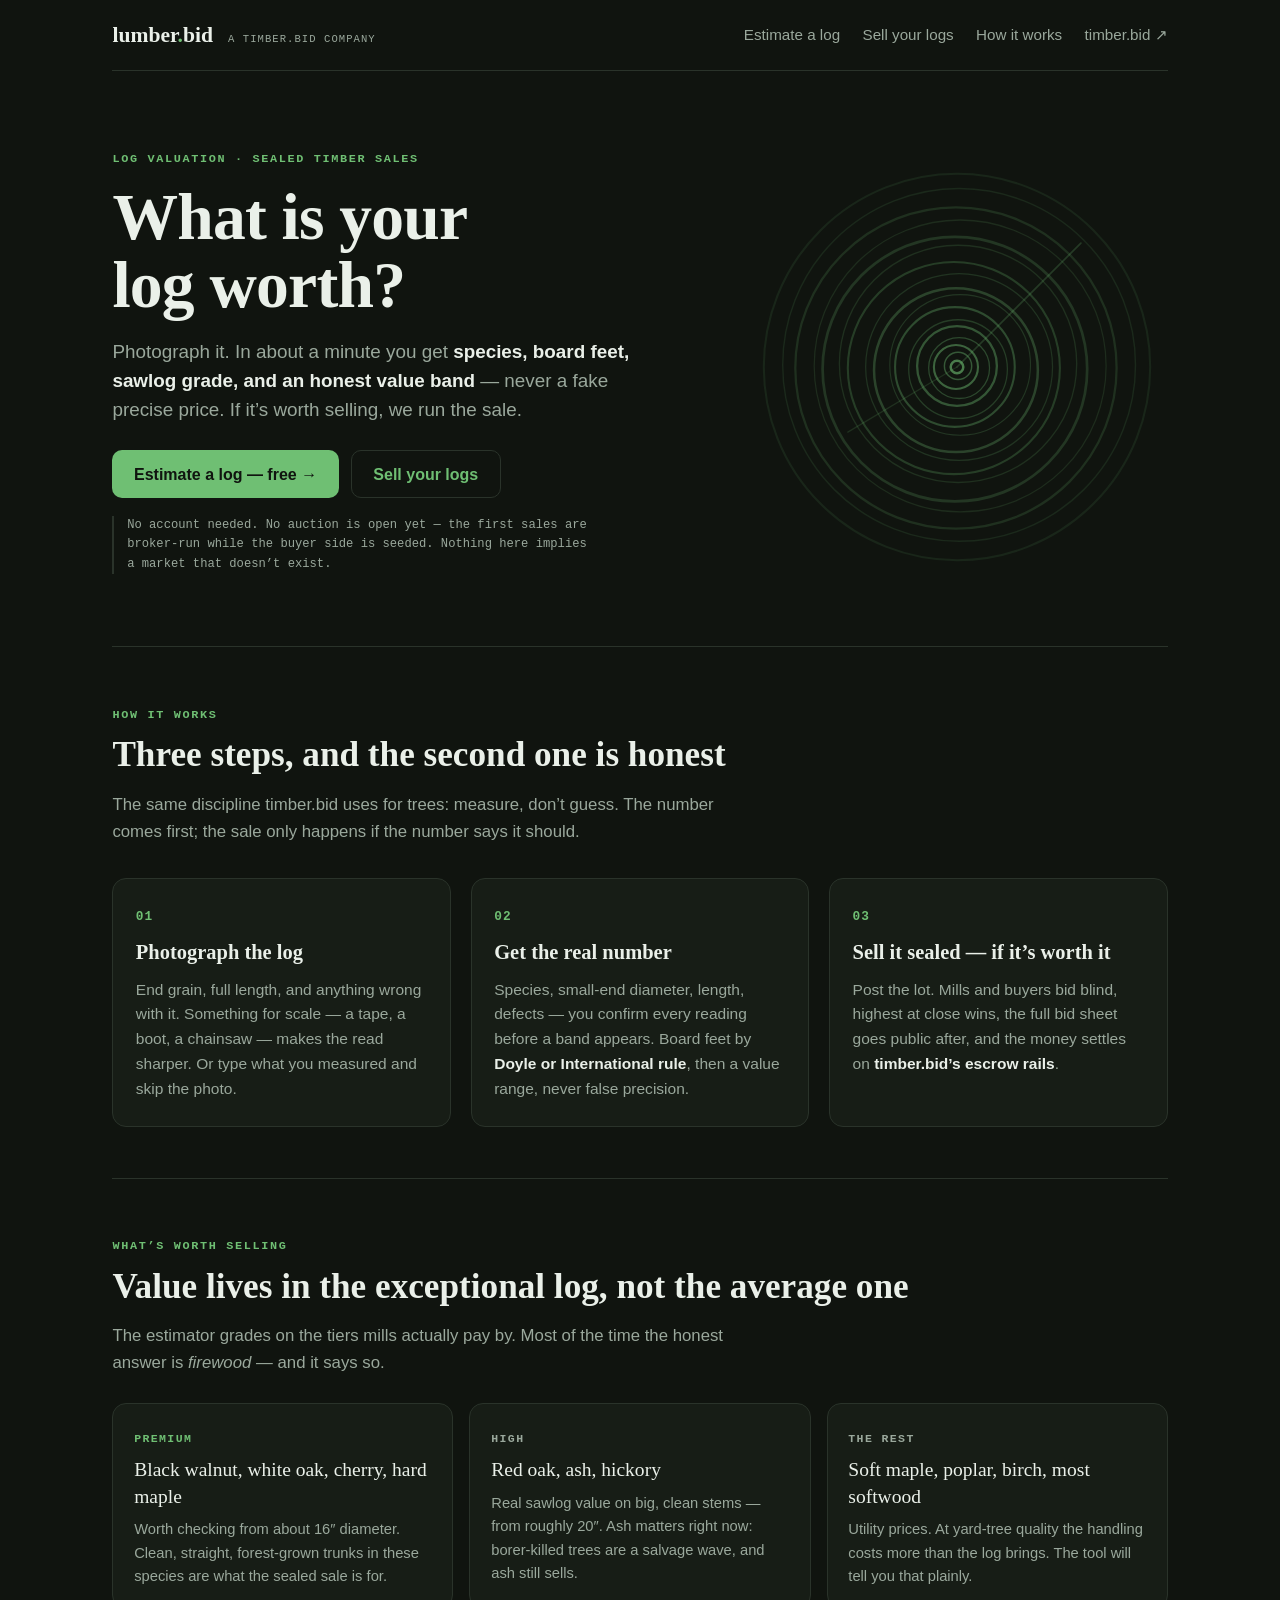
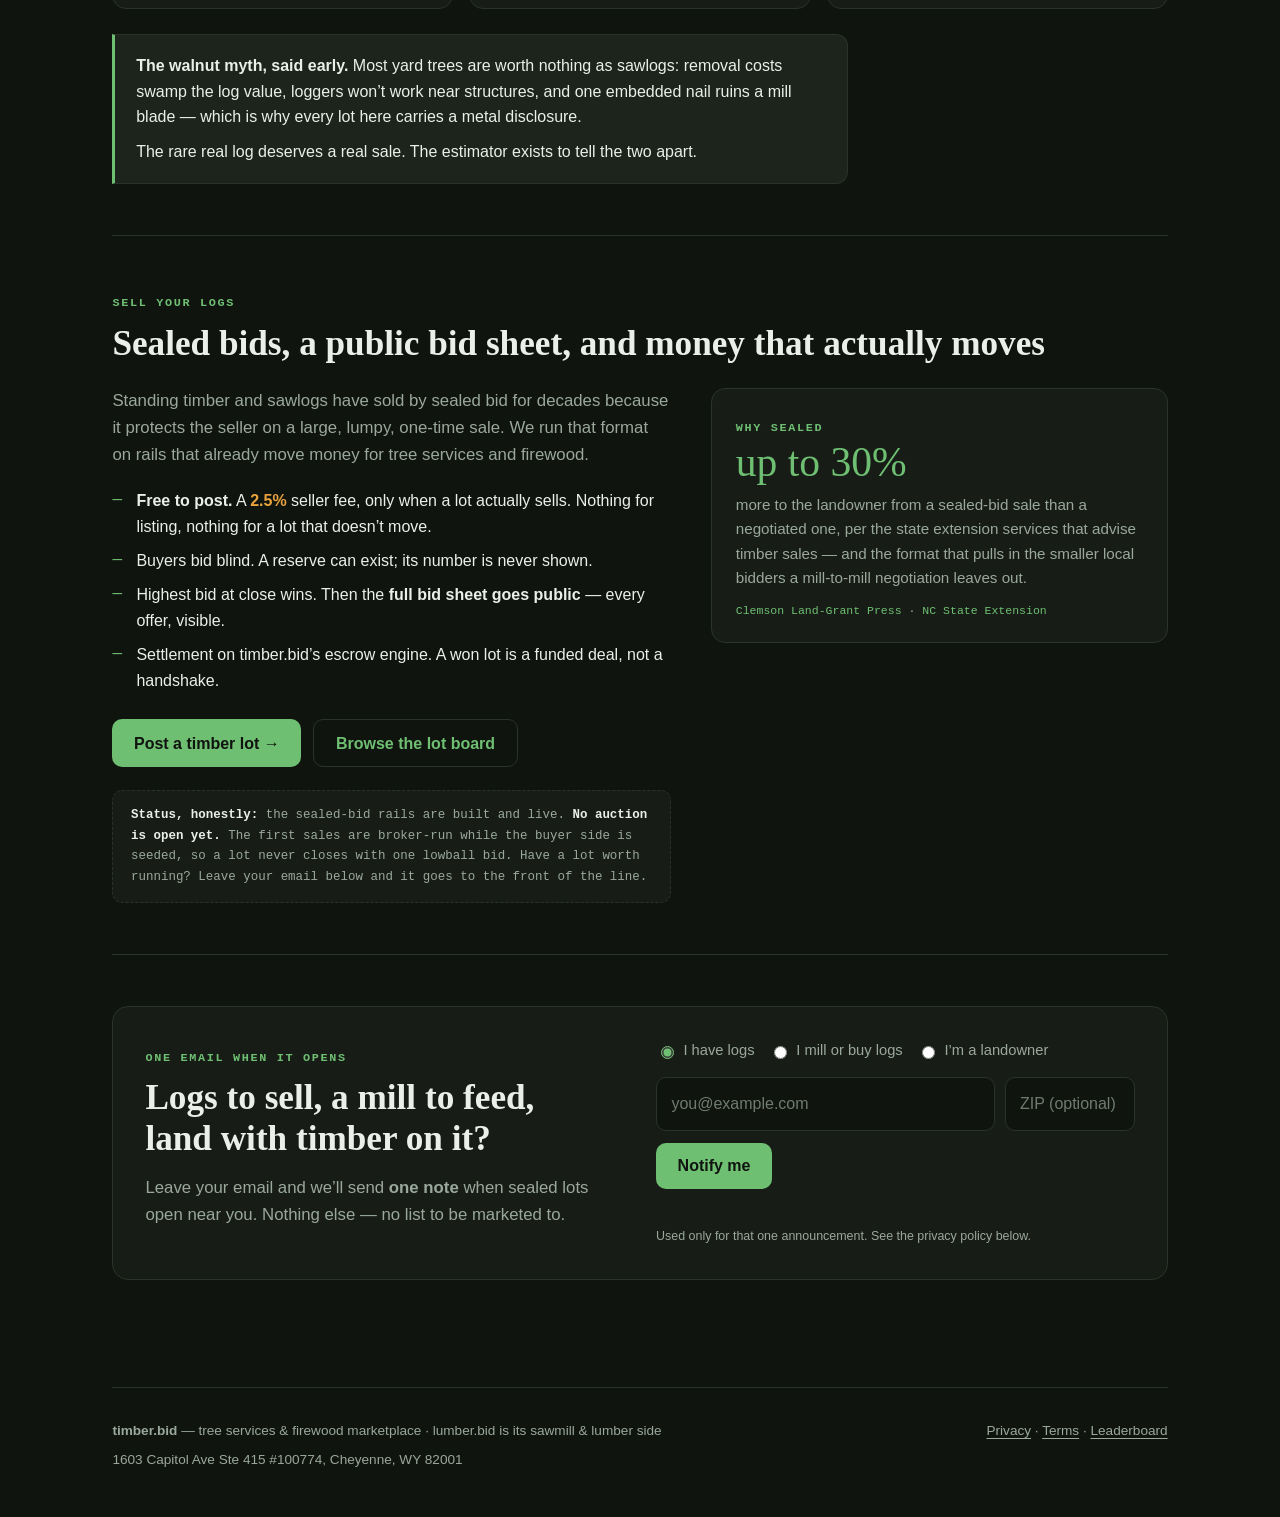
==== commit cfe6862e: "The sell terms read as sentences again A flex <li> laid its inline <strong> and <span> out as separa" ====
--- a/site/index.html
+++ b/site/index.html
@@ -183,8 +183,11 @@
   .split { display: grid; grid-template-columns: minmax(0, 1.1fr) minmax(0, .9fr); gap: 2.5rem; align-items: start; margin-top: 1.5rem; }
   @media (max-width: 800px) { .split { grid-template-columns: 1fr; gap: 1.6rem; } }
   .terms { list-style: none; padding: 0; margin: 1.2rem 0 1.6rem; display: grid; gap: .55rem; }
-  .terms li { display: flex; gap: .7rem; align-items: flex-start; font-size: 1rem; }
-  .terms li::before { content: "—"; color: var(--brand); flex: none; font-family: var(--mono); }
+  /* Block, not flex: a flex <li> turned its inline <strong> and <span> into
+     separate columns ("Free to / post." broke apart). The dash is positioned
+     instead, so the sentence flows as a sentence. */
+  .terms li { position: relative; padding-left: 1.5rem; font-size: 1rem; }
+  .terms li::before { content: "—"; color: var(--brand); position: absolute; left: 0; top: 0; font-family: var(--mono); }
   .fact { background: var(--surface); border: 1px solid var(--border); border-radius: 14px; padding: 1.4rem 1.5rem; }
   .fact .big { font-family: var(--display); font-size: 2.6rem; line-height: 1; color: var(--brand); margin: .2rem 0 .6rem; }
   .fact p { color: var(--muted); font-size: .95rem; margin: 0 0 .7rem; }
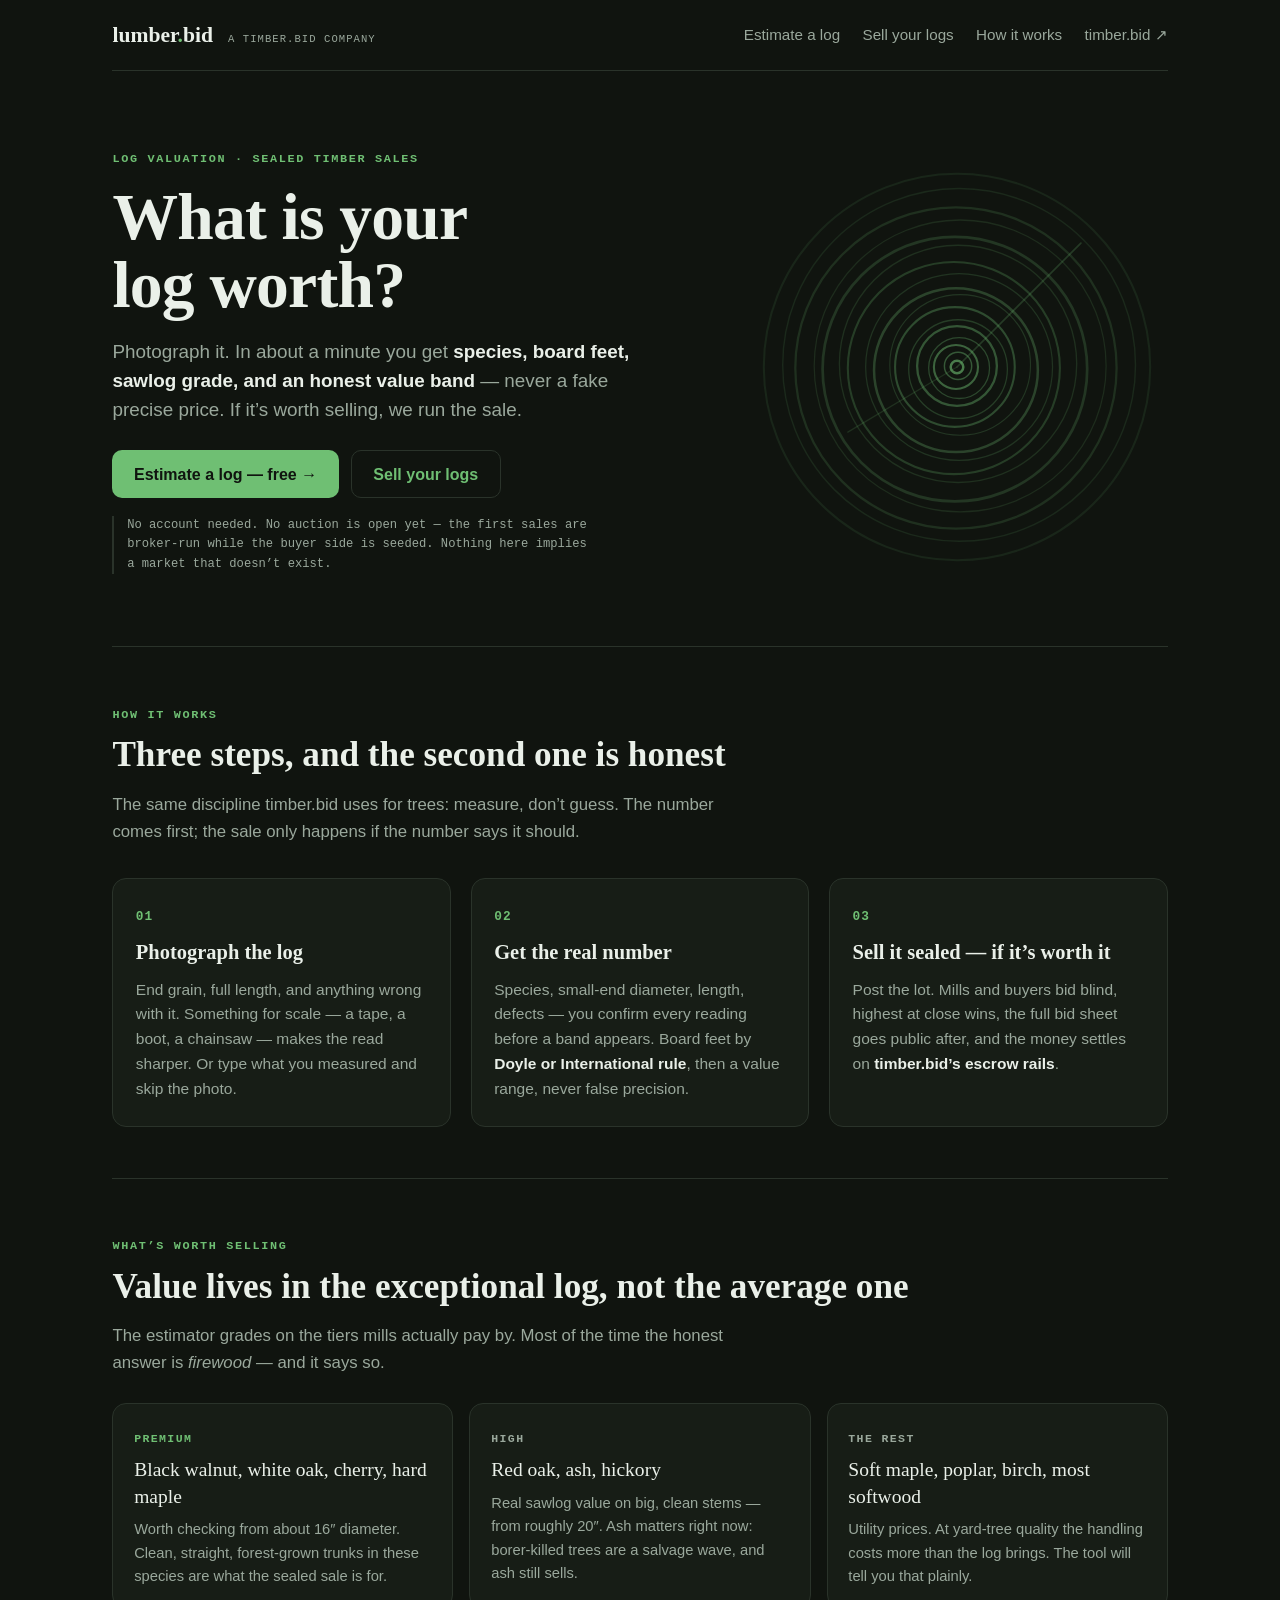
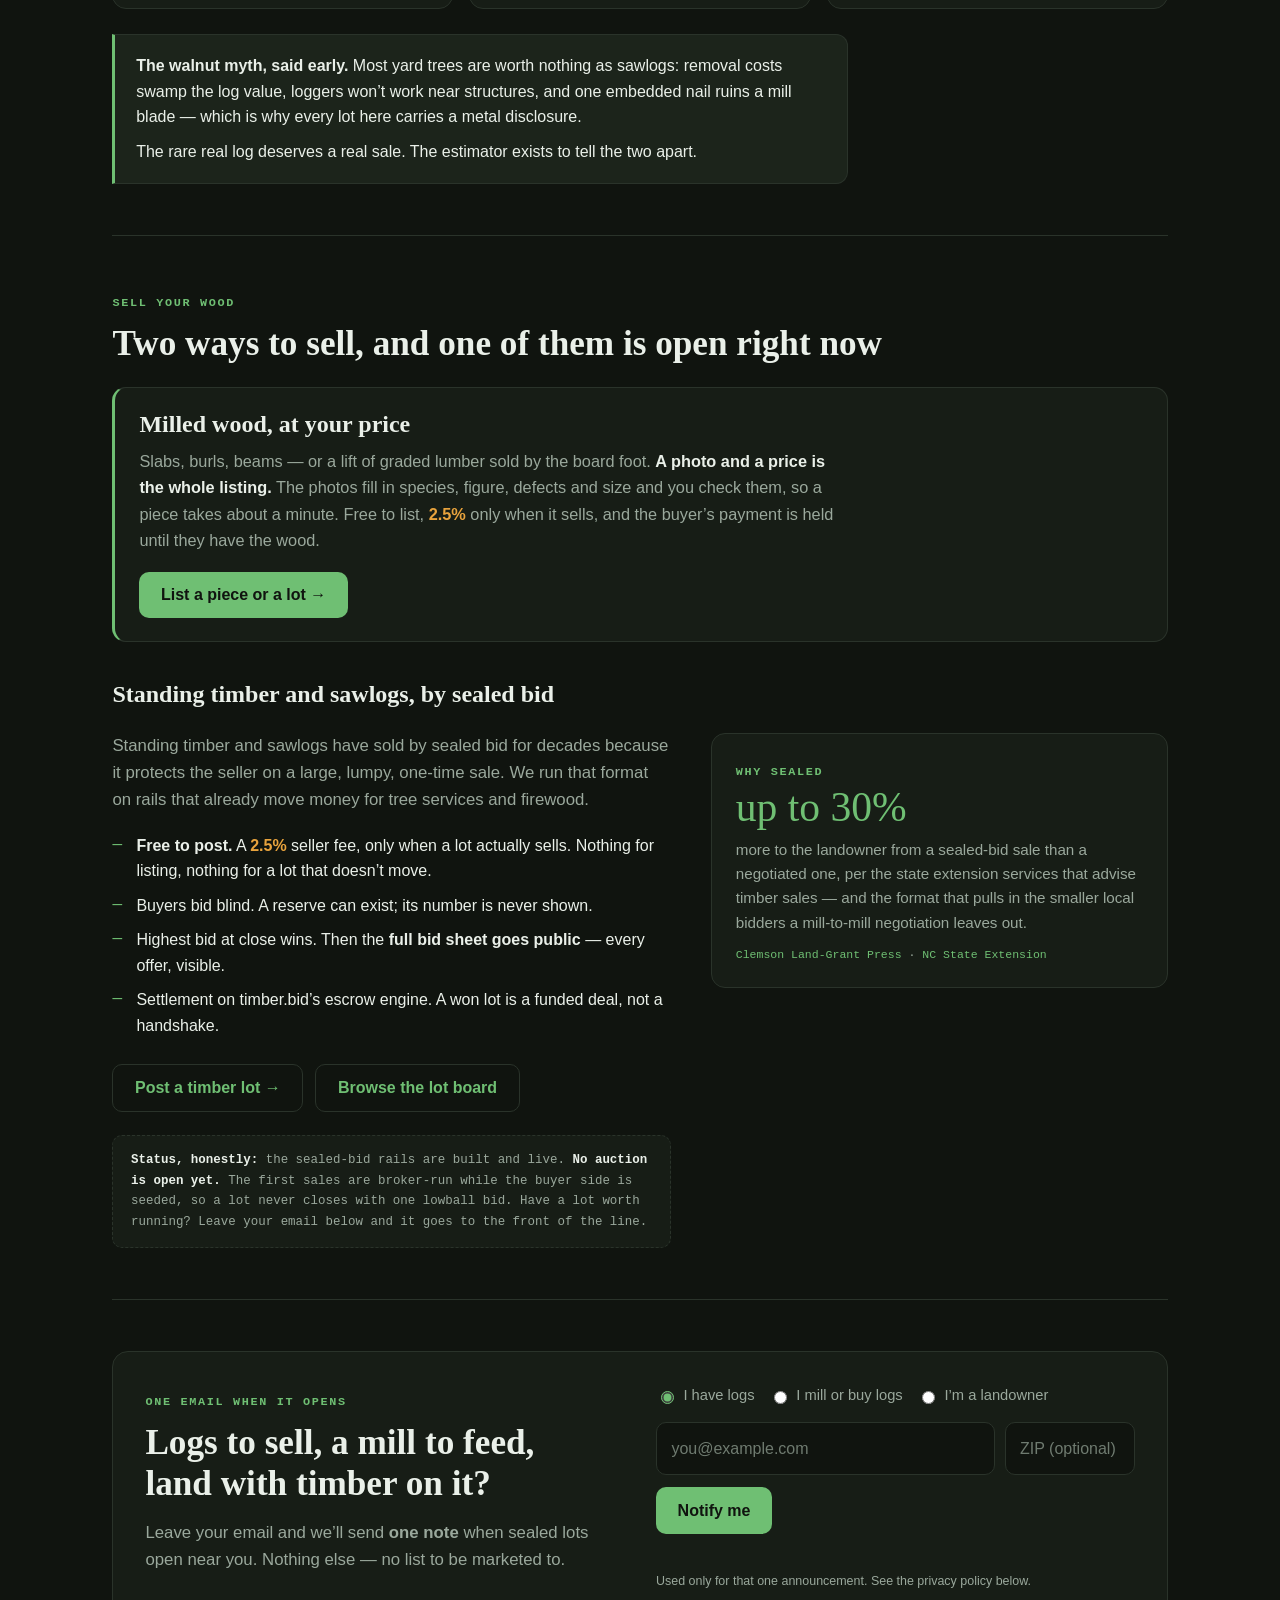
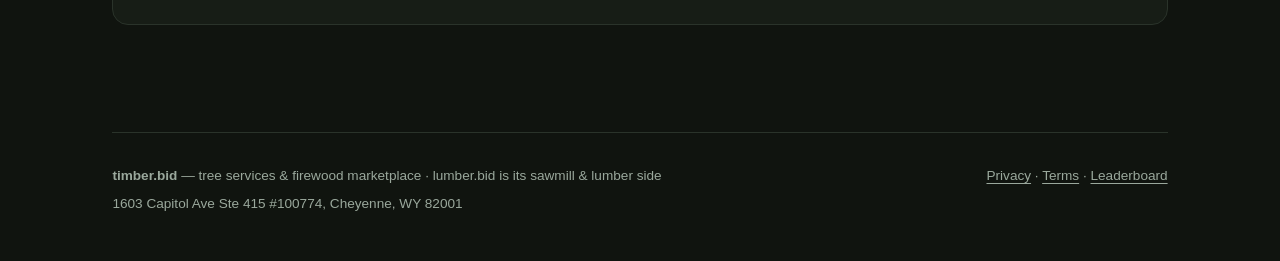
==== commit c2841c1a: "The open door goes on the front page, and the calculator finally reports Two changes, both small, bo" ====
--- a/site/index.html
+++ b/site/index.html
@@ -21,11 +21,20 @@
 <meta property="og:title" content="lumber.bid — what is your log worth?">
 <meta property="og:description" content="Photo to species, board feet, grade, and an honest value band. Sealed sales for the logs that are worth it.">
 <meta property="og:url" content="https://lumber.bid/">
-<!-- No og:image on purpose. The old one was the live leaderboard record card,
-     which made every share of the FRONT DOOR claim a most-expensive-wood
-     record on a site with zero sales. A text preview beats a false identity;
-     restore an image here when there is a true one to show. -->
-<meta name="twitter:card" content="summary">
+<!-- The share card is the site's identity, rendered by timberbid-v1's og-image
+     edge fn (type=lumber_home, deployed v38 2026-09-01): "What is your log
+     worth?" on the family green. Static copy, no query, so it can never claim
+     a market fact. Its predecessor here was the live leaderboard RECORD card,
+     which made every share of the front door assert a most-expensive-wood
+     record on a site with zero sales; between the two, the page carried no
+     image at all, because a text preview beats a false identity.
+     Counterpart: timberbid-v1:supabase/functions/og-image/index.ts. -->
+<meta property="og:image" content="https://uuzqezohkqgsbbxyzvvv.supabase.co/functions/v1/og-image?type=lumber_home">
+<meta property="og:image:width" content="1200">
+<meta property="og:image:height" content="630">
+<meta property="og:image:alt" content="lumber.bid: What is your log worth? Photo to species, board feet, grade, and an honest value band.">
+<meta name="twitter:card" content="summary_large_image">
+<meta name="twitter:image" content="https://uuzqezohkqgsbbxyzvvv.supabase.co/functions/v1/og-image?type=lumber_home">
 
 <!-- Inline SVG favicon: no external request, so the strict CSP holds. -->
 <link rel="icon" href="data:image/svg+xml,%3Csvg xmlns='http://www.w3.org/2000/svg' viewBox='0 0 32 32'%3E%3Crect width='32' height='32' rx='7' fill='%232E7D32'/%3E%3Cpath d='M16 6l7 12H9z' fill='%23fff'/%3E%3Crect x='14.5' y='17' width='3' height='9' fill='%23fff'/%3E%3C/svg%3E">
@@ -182,6 +191,20 @@
 
   .split { display: grid; grid-template-columns: minmax(0, 1.1fr) minmax(0, .9fr); gap: 2.5rem; align-items: start; margin-top: 1.5rem; }
   @media (max-width: 800px) { .split { grid-template-columns: 1fr; gap: 1.6rem; } }
+  /* The open door. Same surface tokens as .fact so it reads as part of the
+     page, with a brand edge because it is the one thing here a visitor can
+     finish today. */
+  .sell-open { background: var(--surface); border: 1px solid var(--border);
+    border-left: 3px solid var(--brand); border-radius: 14px;
+    padding: 1.4rem 1.5rem; margin: 1.4rem 0 2.4rem; }
+  .sell-open h3 { font-family: var(--display); font-size: 1.5rem; line-height: 1.2;
+    margin: 0 0 .6rem; color: var(--text); }
+  .sell-open p { color: var(--muted); font-size: 1.02rem; margin: 0 0 1.2rem; max-width: 44rem; }
+  .sell-open p strong { color: var(--text); }
+  .sell-open .ctas { margin-bottom: 0; }
+  .sell-next { font-family: var(--display); font-size: 1.5rem; line-height: 1.2;
+    margin: 0 0 1.1rem; color: var(--text); }
+
   .terms { list-style: none; padding: 0; margin: 1.2rem 0 1.6rem; display: grid; gap: .55rem; }
   /* Block, not flex: a flex <li> turned its inline <strong> and <span> into
      separate columns ("Free to / post." broke apart). The dash is positioned
@@ -374,8 +397,25 @@
          (SELLER_FEE_RATE = 0.025, verified 2026-08-27). If that constant
          changes, this sentence changes. -->
     <section class="block" id="sell">
-      <span class="eyebrow">Sell your logs</span>
-      <h2>Sealed bids, a public bid sheet, and money that actually moves</h2>
+      <span class="eyebrow">Sell your wood</span>
+      <h2>Two ways to sell, and one of them is open right now</h2>
+
+      <div class="sell-open">
+        <h3>Milled wood, at your price</h3>
+        <p>
+          Slabs, burls, beams &mdash; or a lift of graded lumber sold by the
+          board foot. <strong>A photo and a price is the whole listing.</strong>
+          The photos fill in species, figure, defects and size and you check
+          them, so a piece takes about a minute. Free to list,
+          <span class="money num">2.5%</span> only when it sells, and the
+          buyer&rsquo;s payment is held until they have the wood.
+        </p>
+        <div class="ctas">
+          <a class="cta" href="https://timber.bid/lumber/sell">List a piece or a lot &rarr;</a>
+        </div>
+      </div>
+
+      <h3 class="sell-next">Standing timber and sawlogs, by sealed bid</h3>
       <div class="split">
         <div>
           <p class="intro">
@@ -391,7 +431,7 @@
             <li>Settlement on timber.bid&rsquo;s escrow engine. A won lot is a funded deal, not a handshake.</li>
           </ul>
           <div class="ctas">
-            <a class="cta" href="https://timber.bid/lumber/post">Post a timber lot &rarr;</a>
+            <a class="cta ghost" href="https://timber.bid/lumber/post">Post a timber lot &rarr;</a>
             <a class="cta ghost" href="https://timber.bid/lumber">Browse the lot board</a>
           </div>
           <div class="status">
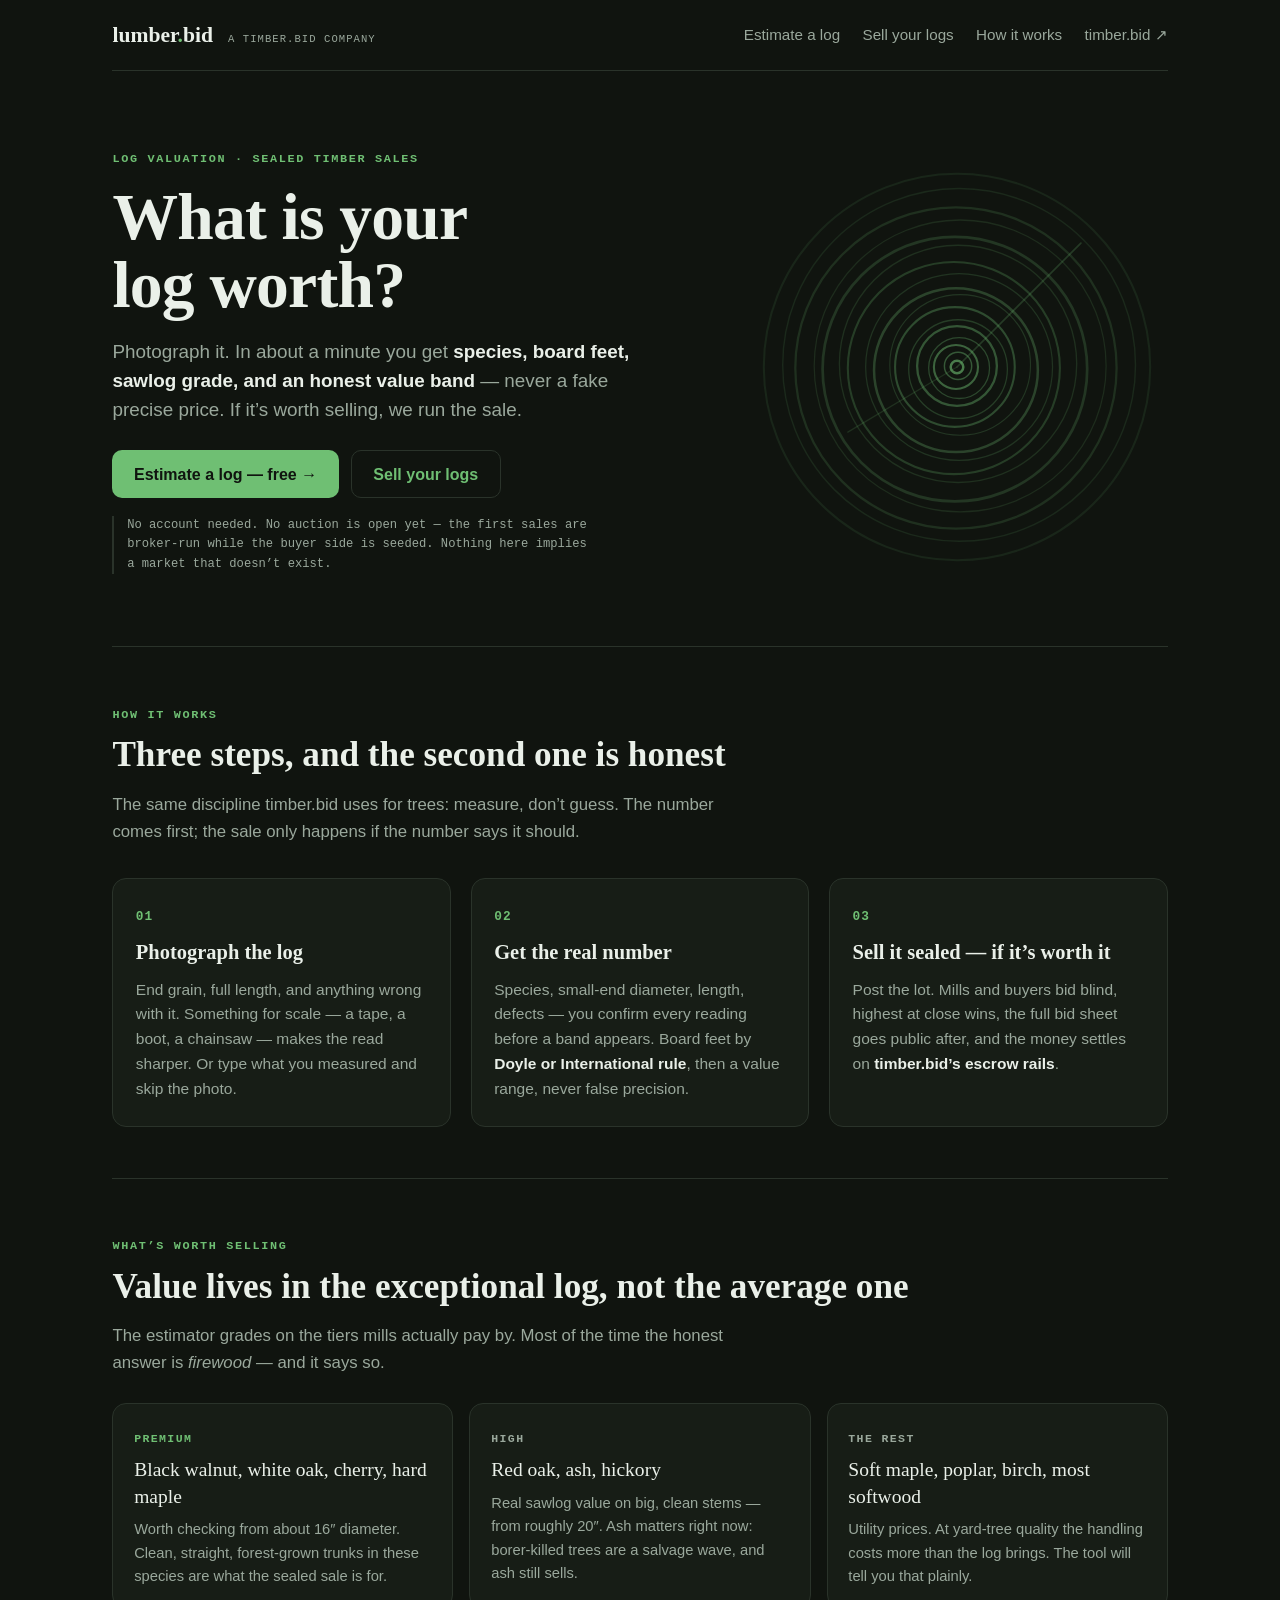
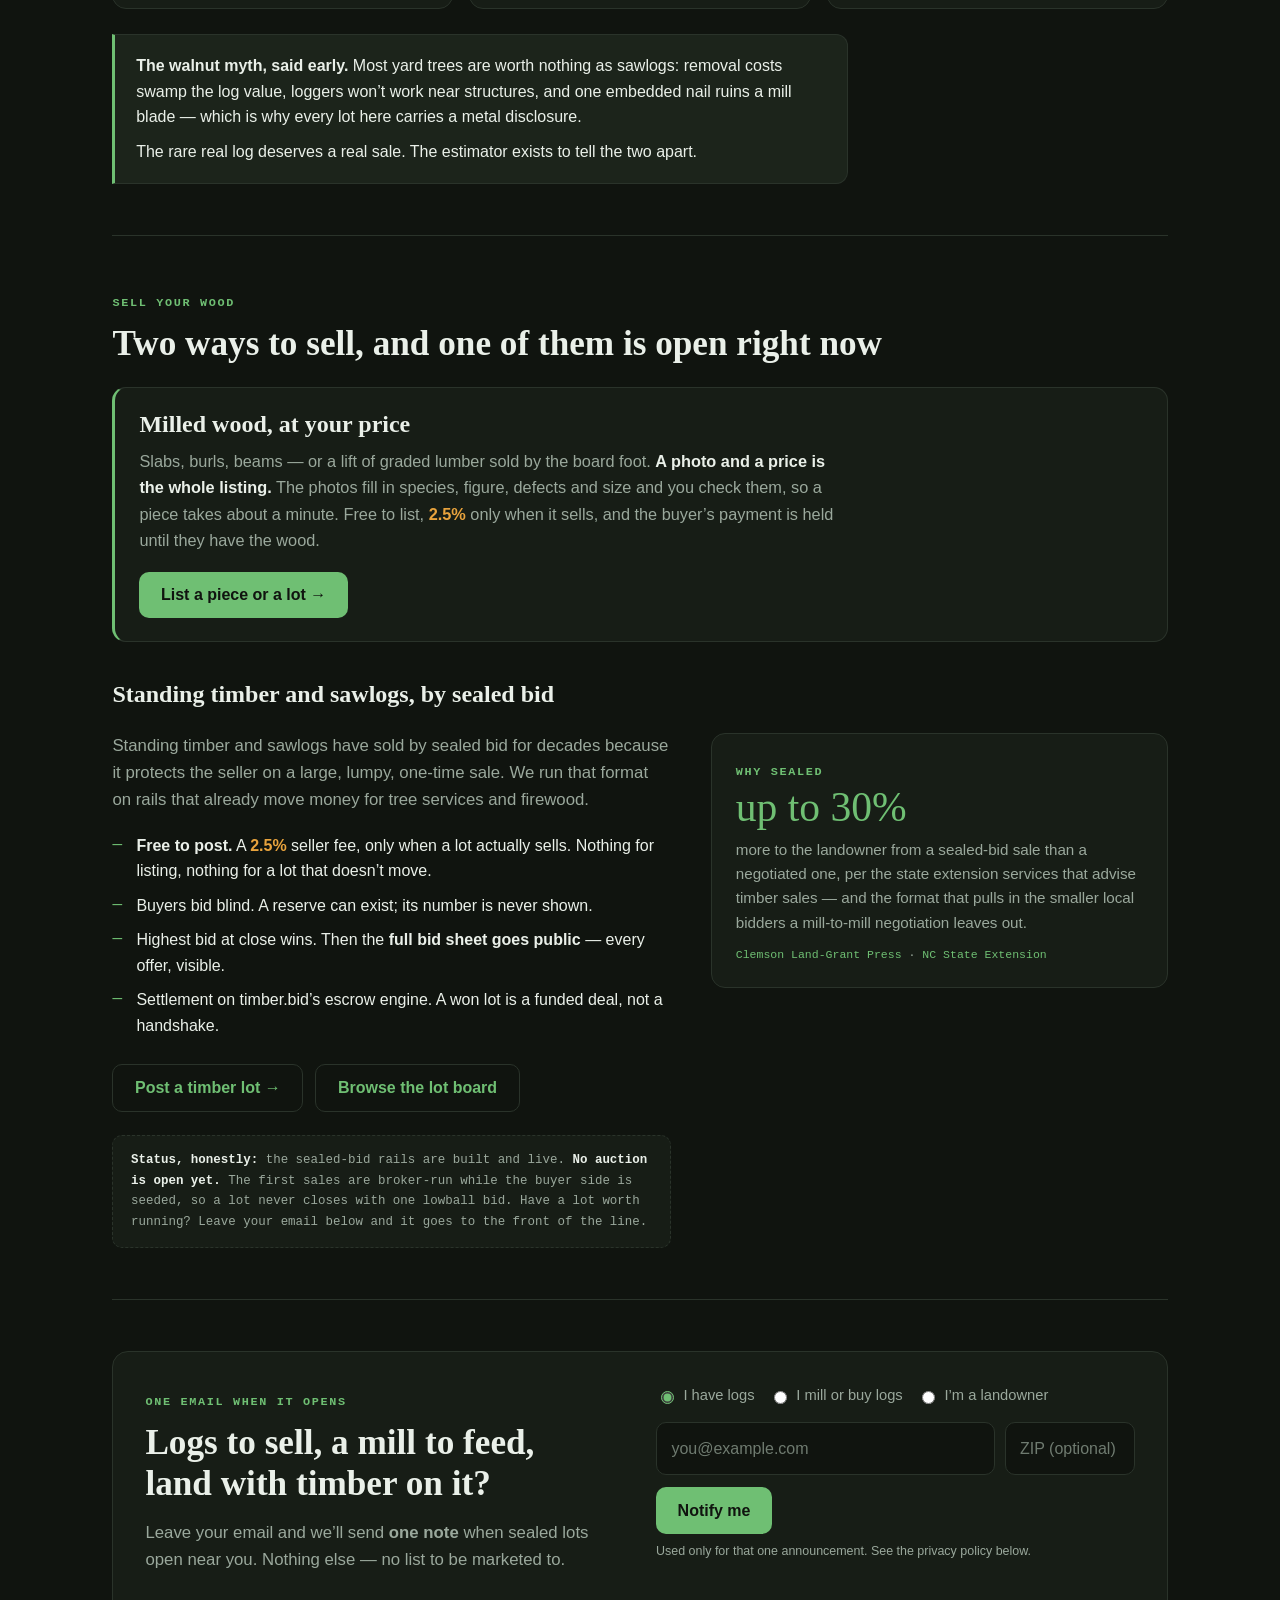
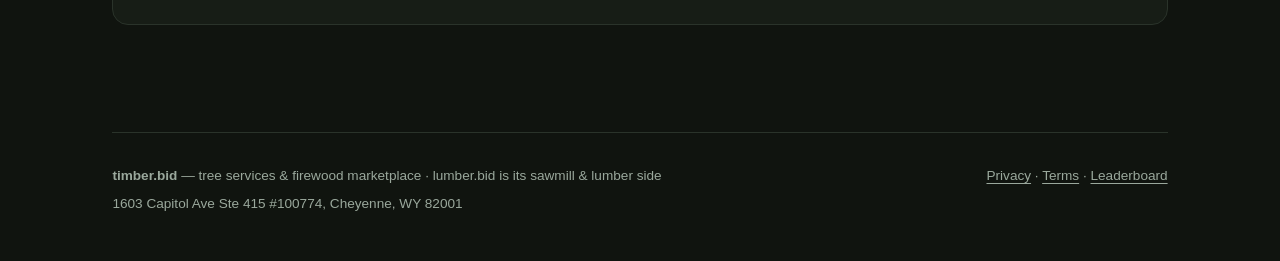
==== commit aa4a585d: "Fix lead prompt timing and waitlist confirmation visibility" ====
--- a/site/index.html
+++ b/site/index.html
@@ -468,6 +468,7 @@
             marketed to.
           </p>
         </div>
+        <div>
         <form id="waitlist-form">
           <div class="wl-who" role="radiogroup" aria-label="Which best describes you">
             <label><input type="radio" name="who" value="got_logs" checked> I have logs</label>
@@ -479,10 +480,11 @@
             <input id="wl-zip" type="text" inputmode="numeric" autocomplete="postal-code" maxlength="10" placeholder="ZIP (optional)" aria-label="ZIP code, optional">
           </div>
           <button id="wl-submit" class="cta" type="submit">Notify me</button>
-          <p id="wl-status" class="wl-status" role="status" aria-live="polite"></p>
           <noscript><p class="wl-fine">This form needs JavaScript.</p></noscript>
           <p class="wl-fine">Used only for that one announcement. See the privacy policy below.</p>
         </form>
+        <p id="wl-status" class="wl-status" role="status" aria-live="polite"></p>
+        </div>
       </div>
     </section>
   </main>
